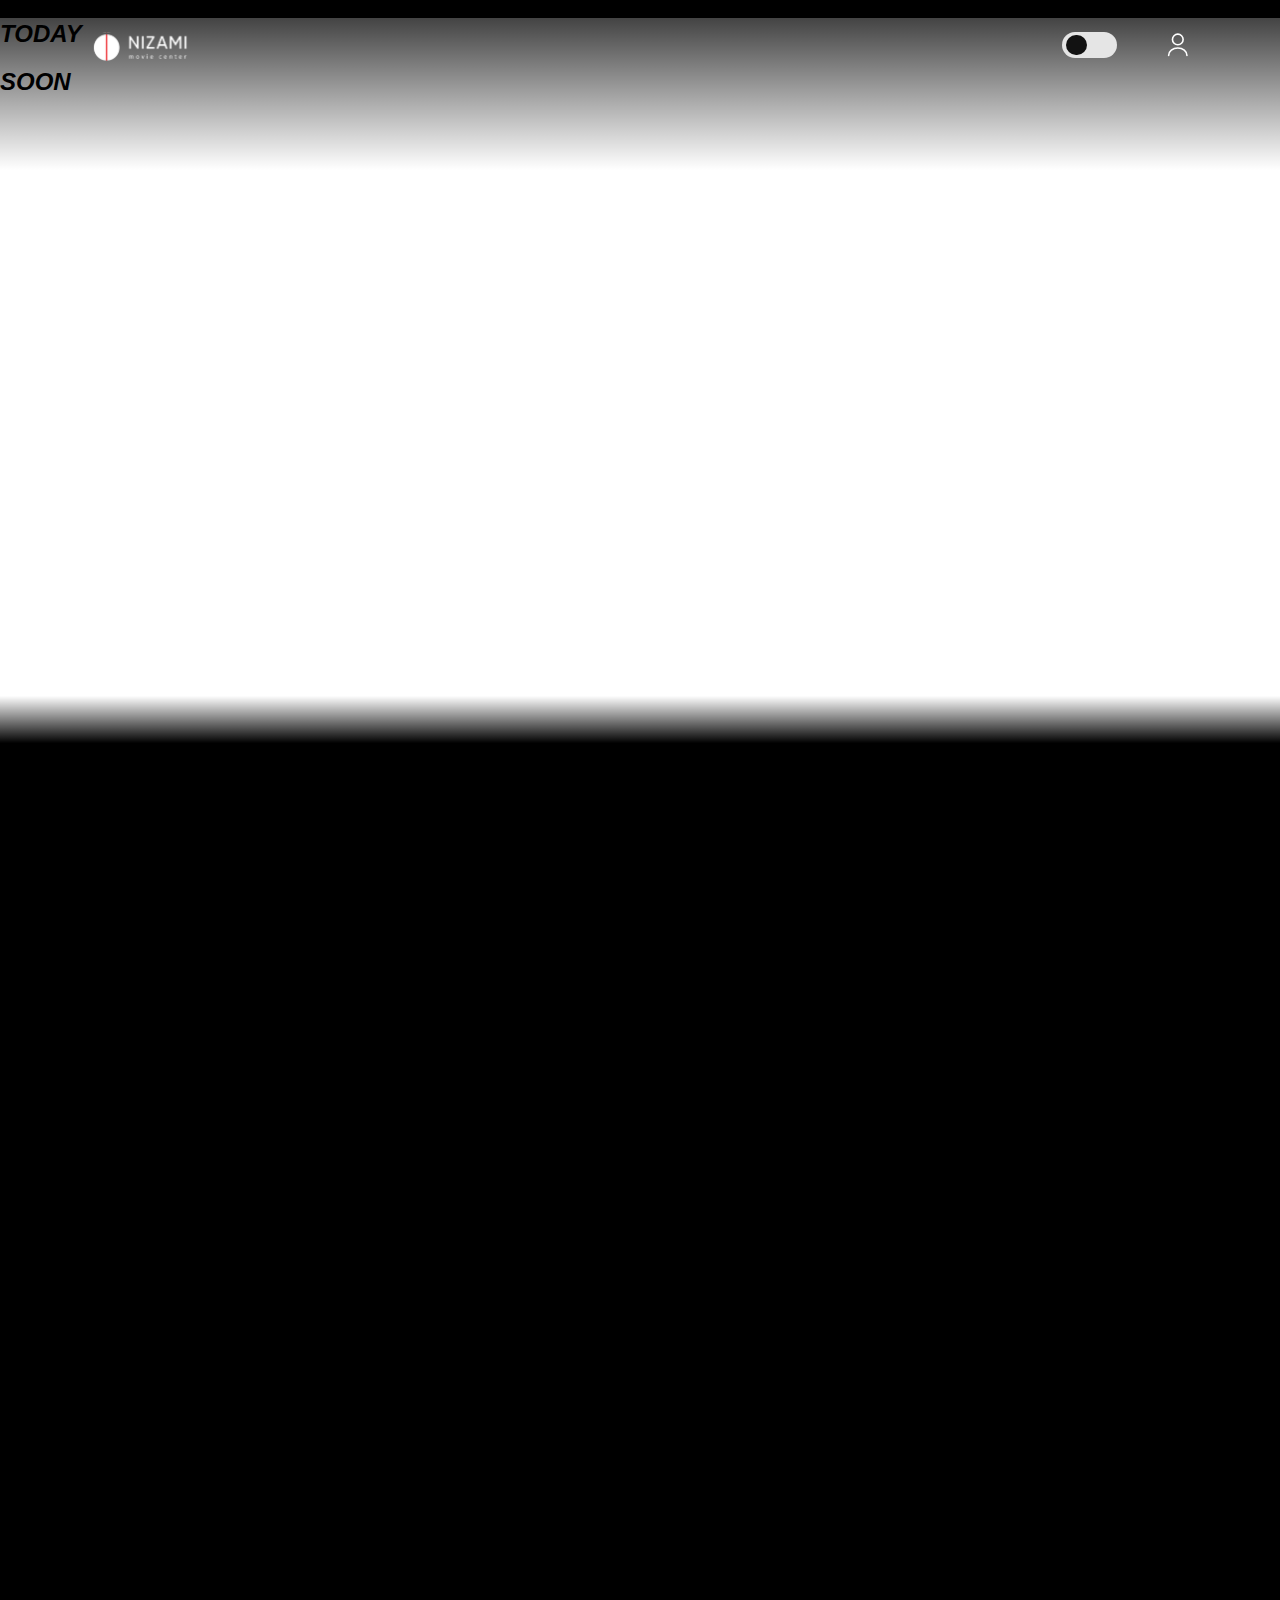
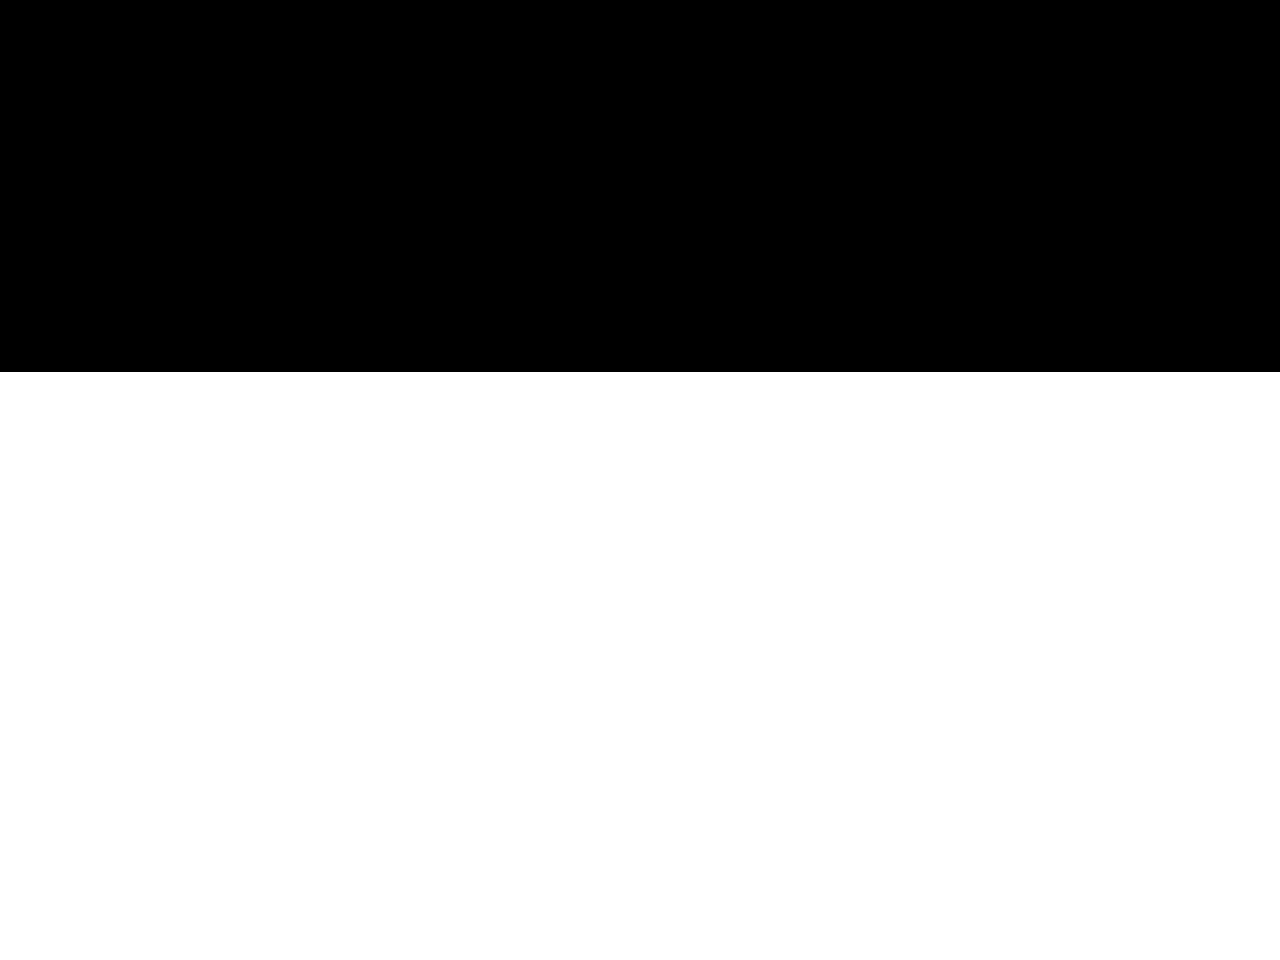
==== index.html @ 3c88dcd1 "feat: :art: Agregar estructura" ====
<!DOCTYPE html>
<html lang="en">
<head>
    <meta charset="UTF-8">
    <meta name="viewport" content="width=device-width, initial-scale=1.0">
    <title>Document</title>
    <link rel="stylesheet" href="./css/style.css">
</head>
<body>
    <header>
        <div class="contain">  
            <div class="column-1">
                <svg style="width: 8vi;" xmlns="http://www.w3.org/2000/svg" xmlns:xlink="http://www.w3.org/1999/xlink" viewBox="0 0 133 38" fill="none">
                        <rect y="0.5" width="133" height="37" fill="url(#pattern0)"/>
                        <defs>
                        <pattern id="pattern0" patternContentUnits="objectBoundingBox" width="1" height="1">
                        <use xlink:href="#image0_503_18940" transform="matrix(0.00116567 0 0 0.00428207 0.03781 0.0408163)"/>
                        </pattern>
                        <image id="image0_503_18940" width="793" height="224" xlink:href="[data-uri]"/>
                        </defs>
                </svg>
            </div>
        
            <div class="column-2">
                <div class="contain-2">
                    <label class="column-3 switch">
                        <input id="switch" type="checkbox">
                        <span class="slider"></span>
                    </label><!--SWITCH-->
                    <div class="column-4">
                        <svg style="width: 2vi;" viewBox="0 0 24 24" fill="none" xmlns="http://www.w3.org/2000/svg"><g id="SVGRepo_bgCarrier" stroke-width="0"></g><g id="SVGRepo_tracerCarrier" stroke-linecap="round" stroke-linejoin="round"></g><g id="SVGRepo_iconCarrier"> <path d="M12 12C14.7614 12 17 9.76142 17 7C17 4.23858 14.7614 2 12 2C9.23858 2 7 4.23858 7 7C7 9.76142 9.23858 12 12 12Z" stroke="#ffffff" stroke-width="1.5" stroke-linecap="round" stroke-linejoin="round"></path> <path d="M20.5899 22C20.5899 18.13 16.7399 15 11.9999 15C7.25991 15 3.40991 18.13 3.40991 22" stroke="#ffffff" stroke-width="1.5" stroke-linecap="round" stroke-linejoin="round"></path> </g></svg>
                    </div>
                </div>
            </div>
                
        
        </div>
    </header>
    <div style="width: 100%; position: absolute;">
        <div class="bgr" id="bgr-img">
            <img src="https://nizami-movie-center.vercel.app/_next/image?url=https%3A%2F%2Fcdn.sanity.io%2Fimages%2Feglumoo6%2Fproduction%2Fb7835b79f2ede9c604200b2b1801eaf2cc6dd21c-1512x773.png%3Fauto%3Dformat&w=1920&q=75" alt="" srcset="">
            
        </div>
        <div class="today-soon">
            <div class="today">
                <div class="line"></div><h2><i>TODAY</i></h2>
            </div>
            <div class="soon">
                <h2><i>SOON</i></h2>
            </div>
        </div>
        <div class="info-page">
            <div class="movie">

            </div>
        </div>
        <div class="information" id="information">

        </div>
        
        <footer>
        
        </footer>
    </div>
    

</body>
<script src="./js/script.js"></script>
</html>
---- css/style.css ----
@import url('https://fonts.googleapis.com/css2?family=Ubuntu+Sans:ital,wght@0,100..800;1,100..800&display=swap');

html{
  font-family: "Ubuntu Sans", sans-serif;
  display: flex;
  justify-content: center;
  width: 100%;
  margin: 0%;
  padding: 0%;
  height: 200vi;
}
.dark-mode{
  background-color: #000000;
  color: #ffffff;
}

.bgr{
  z-index: -1;
  position: absolute;
  width: 100%;
  background-color: #000000;
}
.bgr img{
  width: 100%;
  opacity: 70%;
  z-index: 1;
}
body{
  z-index: 2;
  display: flex;
  width: 100%;
  margin: 0%;
  padding: 0%;
  justify-content: center;
  height: 200vi;
}
header{
  z-index: 30;
  display: flex;
  justify-content: center;
  background: linear-gradient(#000000d2,#00000000);
  width: 100%;
  margin: 0;
  padding: 2.5vi 7vi 0vi 7vi;
  height: 10.813vi;
}
.contain{
  width: 100%;
  position: relative;
  justify-content: space-between;
  display: grid;
  column-gap: 0vi;
  column-span: 3;
  grid-row: 1;
  gap: 1vi;
  height: 3vi;
  margin: 0;
  padding: 0;
}

.column-1{
    grid-column-start: 1;
    width: 9vi;
}
.column-2{
  width: 10vi;
  grid-column-start: 2;
}

.contain-2{
  justify-content: space-between;
  display: grid;
  column-gap: 0vi;
  column-span: 2;
  grid-row: 1;
  gap: 0.5vi;
  margin: 0;
  padding: 0%;
}

.column-3{
    grid-column-start: 1;
}
.column-4{
    grid-column-start: 2;
}

/*LIGHT AND DARK SWITCH*/
.switch {
  position: relative;
  display: inline-block;
  width: 4.3vi;
  height: 2vi;
}
.switch input { 
  opacity: 0;
  width: 0;
  height: 0;
}
.slider {
  position: absolute;
  cursor: pointer;
  top: 0;
  left: 0;
  right: 0;
  bottom: 0;
  background-color: #E5E5E5;
  -webkit-transition: .4s;
  transition: .4s;
  border-radius: 3vi;

}
.slider:before {
  position: absolute;
  content: "";
  height: 1.6vi;
  width: 1.6vi;
  left: 0.3vi;
  bottom: 0.2vi;
  background-color: #121212;
  -webkit-transition: .4s;
  transition: .4s;
  border-radius: 3vi;

}
input:checked + .slider {
  background-color: #121212;
}
input:focus + .slider {
  box-shadow: 0 0 0.1vi #121212;
}
input:checked + .slider:before {
  -webkit-transform: translateX(2vi);
  -ms-transform: translateX(2vi);
  transform: translateX(2vi);

  background: #E5E5E5;
}
footer{
  height: 3vi;
  position: absolute;
  background: #FAFAFA;
  width: 100%;
  top: 100vi;
  z-index: 5;
}
.info-page{
  display: flex;
  height: 100vi;
  top: 45vi;
  width: 100%;
  margin: 0;
  padding: 0;
  position:relative;
  background: linear-gradient(#00000000 0.3vi, #000000 4vi) ;
  z-index: 10;
  color: #FAFAFA;
}
.information{
  position: absolute;
  width: 100%;
}
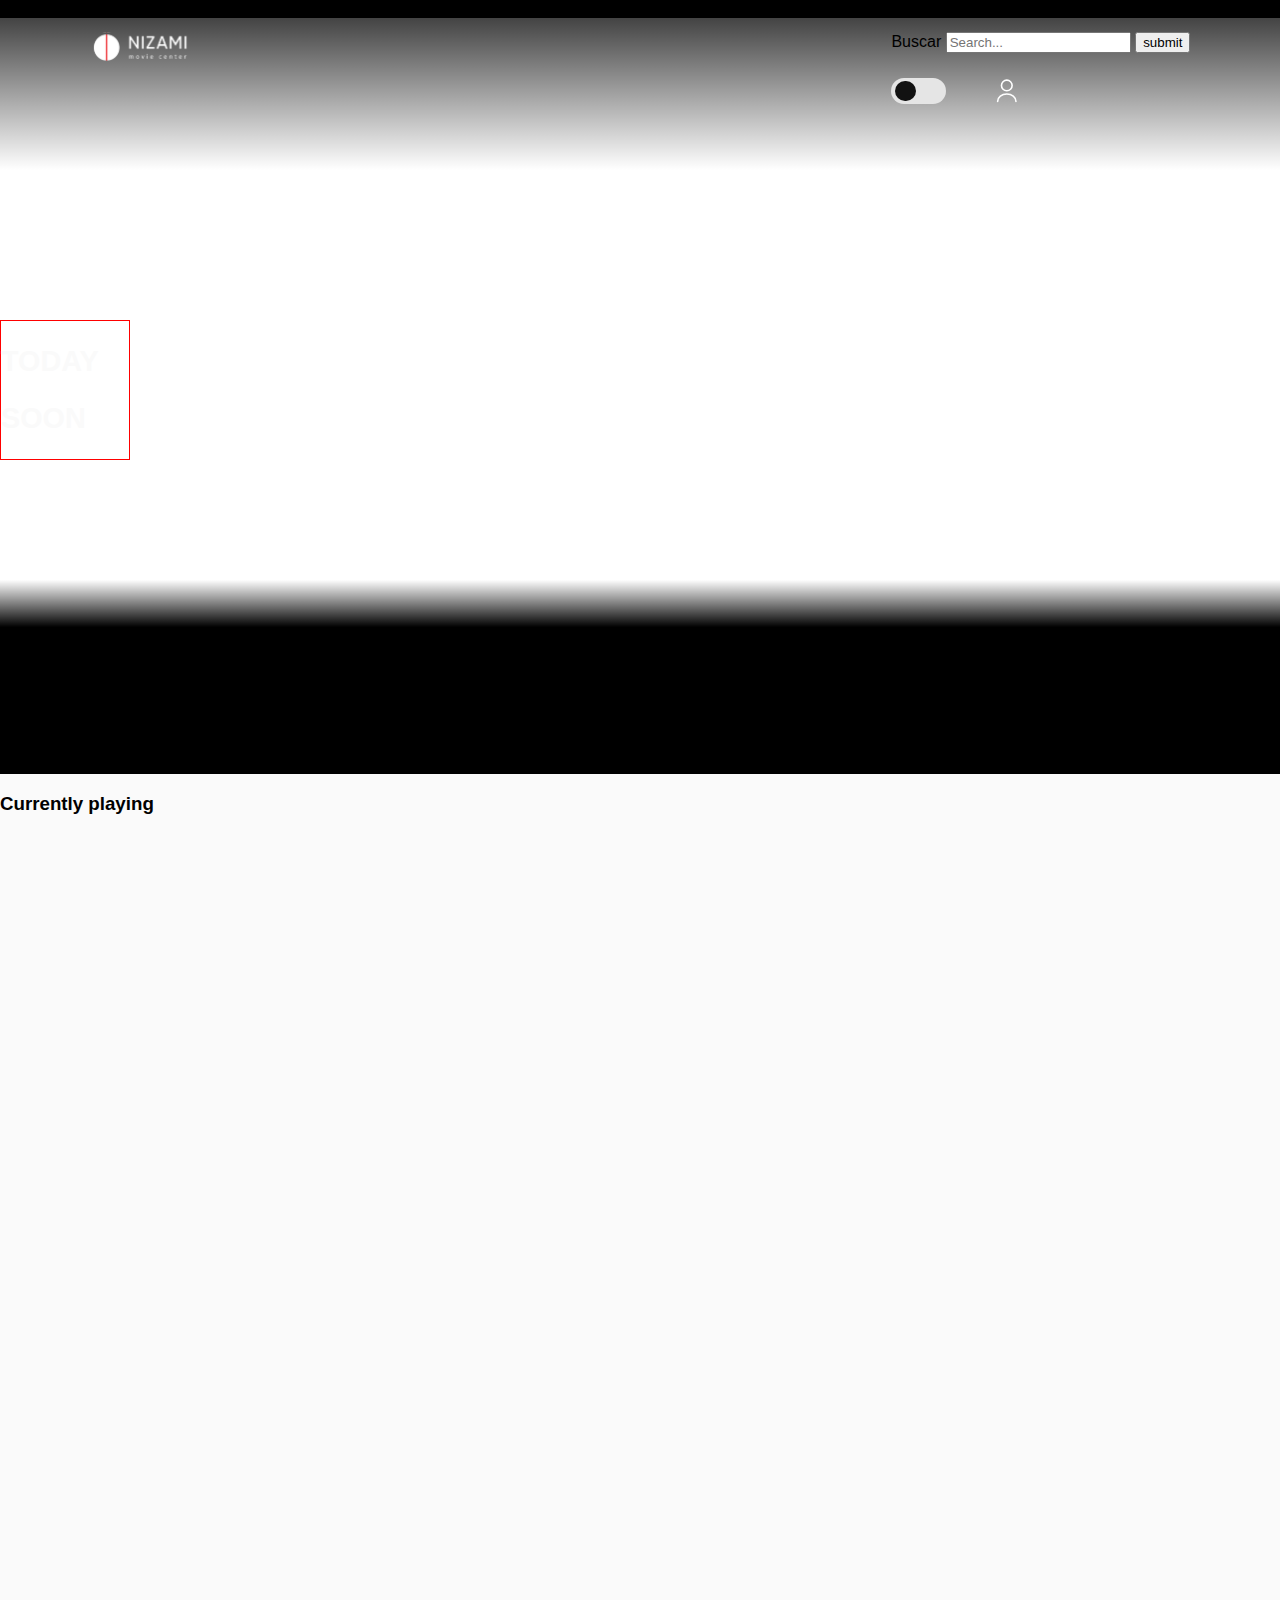
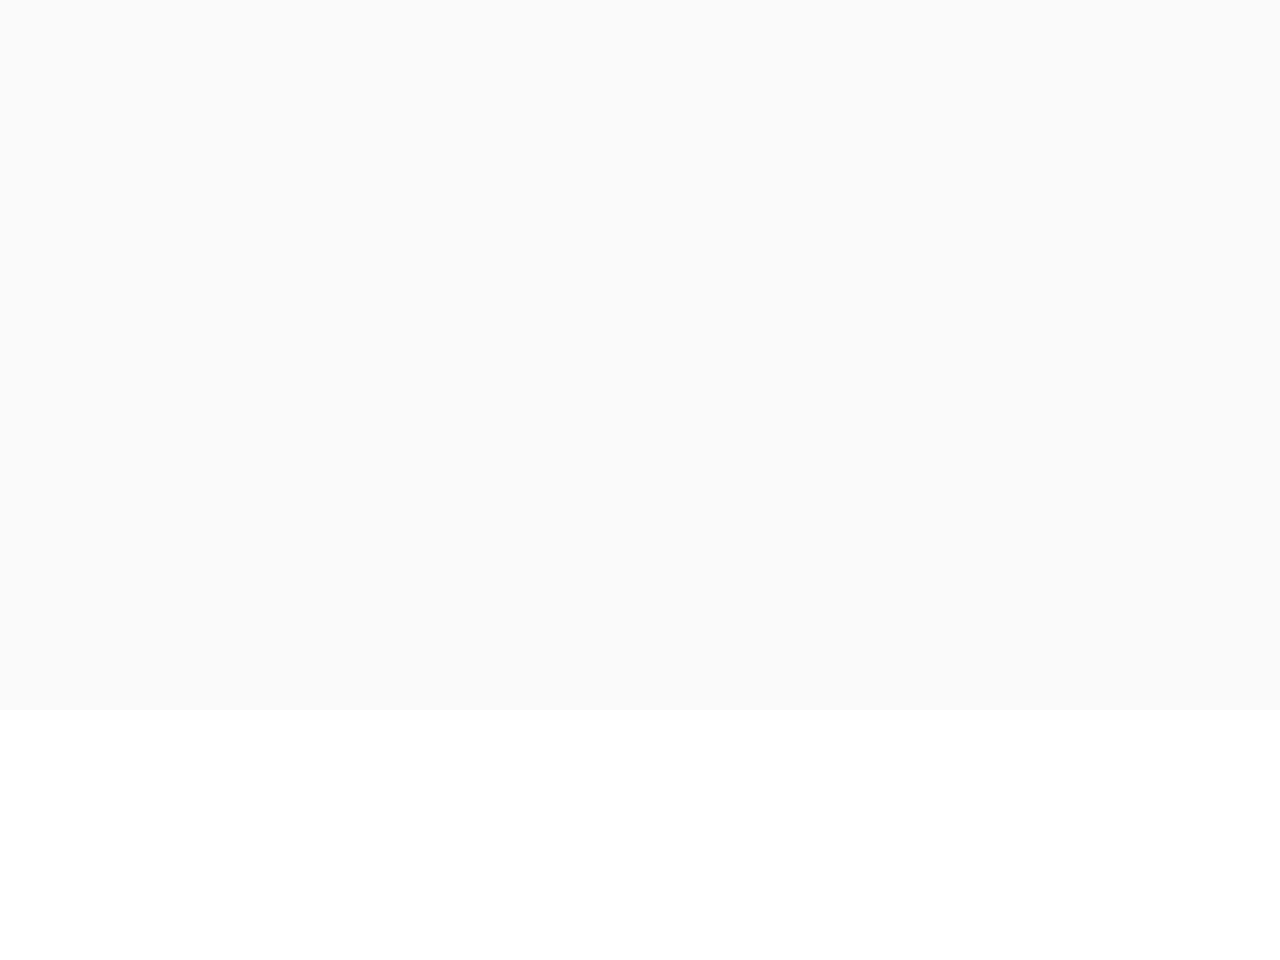
==== commit 1d5e4642: "feat: :sparkles: Agregar cambios a estructura" ====
--- a/index.html
+++ b/index.html
@@ -3,14 +3,15 @@
 <head>
     <meta charset="UTF-8">
     <meta name="viewport" content="width=device-width, initial-scale=1.0">
-    <title>Document</title>
+    <title>Nizami movie center</title>
+    <link rel="shortcut icon" href="https://nizami-movie-center.vercel.app/favicon.svg" type="image/x-icon">
     <link rel="stylesheet" href="./css/style.css">
 </head>
 <body>
     <header>
         <div class="contain">  
             <div class="column-1">
-                <svg style="width: 8vi;" xmlns="http://www.w3.org/2000/svg" xmlns:xlink="http://www.w3.org/1999/xlink" viewBox="0 0 133 38" fill="none">
+                <a href="index.html"><svg style="width: 8vi;" xmlns="http://www.w3.org/2000/svg" xmlns:xlink="http://www.w3.org/1999/xlink" viewBox="0 0 133 38" fill="none">
                         <rect y="0.5" width="133" height="37" fill="url(#pattern0)"/>
                         <defs>
                         <pattern id="pattern0" patternContentUnits="objectBoundingBox" width="1" height="1">
@@ -18,9 +19,13 @@
                         </pattern>
                         <image id="image0_503_18940" width="793" height="224" xlink:href="[data-uri]"/>
                         </defs>
-                </svg>
+                </svg></a>
             </div>
-        
+            <div class="column-1-2">
+                <label for="search_box">Buscar</label>
+                <input id="search_box" placeholder="Search..." type="text"></input>
+                <button onclick="searchMovie()">submit</button>
+            </div>
             <div class="column-2">
                 <div class="contain-2">
                     <label class="column-3 switch">
@@ -28,7 +33,7 @@
                         <span class="slider"></span>
                     </label><!--SWITCH-->
                     <div class="column-4">
-                        <svg style="width: 2vi;" viewBox="0 0 24 24" fill="none" xmlns="http://www.w3.org/2000/svg"><g id="SVGRepo_bgCarrier" stroke-width="0"></g><g id="SVGRepo_tracerCarrier" stroke-linecap="round" stroke-linejoin="round"></g><g id="SVGRepo_iconCarrier"> <path d="M12 12C14.7614 12 17 9.76142 17 7C17 4.23858 14.7614 2 12 2C9.23858 2 7 4.23858 7 7C7 9.76142 9.23858 12 12 12Z" stroke="#ffffff" stroke-width="1.5" stroke-linecap="round" stroke-linejoin="round"></path> <path d="M20.5899 22C20.5899 18.13 16.7399 15 11.9999 15C7.25991 15 3.40991 18.13 3.40991 22" stroke="#ffffff" stroke-width="1.5" stroke-linecap="round" stroke-linejoin="round"></path> </g></svg>
+                        <svg style="width: 2vi; cursor:pointer" viewBox="0 0 24 24" fill="none" xmlns="http://www.w3.org/2000/svg"><g id="SVGRepo_bgCarrier" stroke-width="0"></g><g id="SVGRepo_tracerCarrier" stroke-linecap="round" stroke-linejoin="round"></g><g id="SVGRepo_iconCarrier"> <path d="M12 12C14.7614 12 17 9.76142 17 7C17 4.23858 14.7614 2 12 2C9.23858 2 7 4.23858 7 7C7 9.76142 9.23858 12 12 12Z" stroke="#ffffff" stroke-width="1.5" stroke-linecap="round" stroke-linejoin="round"></path> <path d="M20.5899 22C20.5899 18.13 16.7399 15 11.9999 15C7.25991 15 3.40991 18.13 3.40991 22" stroke="#ffffff" stroke-width="1.5" stroke-linecap="round" stroke-linejoin="round"></path> </g></svg>
                     </div>
                 </div>
             </div>
@@ -39,14 +44,15 @@
     <div style="width: 100%; position: absolute;">
         <div class="bgr" id="bgr-img">
             <img src="https://nizami-movie-center.vercel.app/_next/image?url=https%3A%2F%2Fcdn.sanity.io%2Fimages%2Feglumoo6%2Fproduction%2Fb7835b79f2ede9c604200b2b1801eaf2cc6dd21c-1512x773.png%3Fauto%3Dformat&w=1920&q=75" alt="" srcset="">
-            
         </div>
         <div class="today-soon">
             <div class="today">
-                <div class="line"></div><h2><i>TODAY</i></h2>
+                <div class="line1"></div>
+                <h2>TODAY</h2>
             </div>
             <div class="soon">
-                <h2><i>SOON</i></h2>
+                <div class="line"></div>
+                <h2>SOON</h2>
             </div>
         </div>
         <div class="info-page">
@@ -55,7 +61,10 @@
             </div>
         </div>
         <div class="information" id="information">
-
+            <div class="currently-playing">
+                <h3>Currently playing</h3>
+                
+            </div>
         </div>
         
         <footer>
--- a/css/style.css
+++ b/css/style.css
@@ -56,8 +56,14 @@
   height: 3vi;
   margin: 0;
   padding: 0;
+  animation: appear 1.5s 0s;
 }
-
+@keyframes appear {
+  0%{
+    transform: translateY(-2vi);
+    opacity: 0;
+  }
+}
 .column-1{
     grid-column-start: 1;
     width: 9vi;
@@ -125,6 +131,7 @@
 }
 input:checked + .slider {
   background-color: #121212;
+  
 }
 input:focus + .slider {
   box-shadow: 0 0 0.1vi #121212;
@@ -157,6 +164,20 @@
   color: #FAFAFA;
 }
 .information{
+  z-index: 20;
+  height: 120vi;
+  top: 60.5vi;
   position: absolute;
   width: 100%;
-}+  background-color: #FAFAFA;
+}
+
+.today-soon{
+  font-size: 1.5vi;
+  color: #FAFAFA;
+  position: absolute;
+  top: 25vi;
+  z-index: 30;
+  border: 0.1vi solid red;
+  width: 10vi;
+}
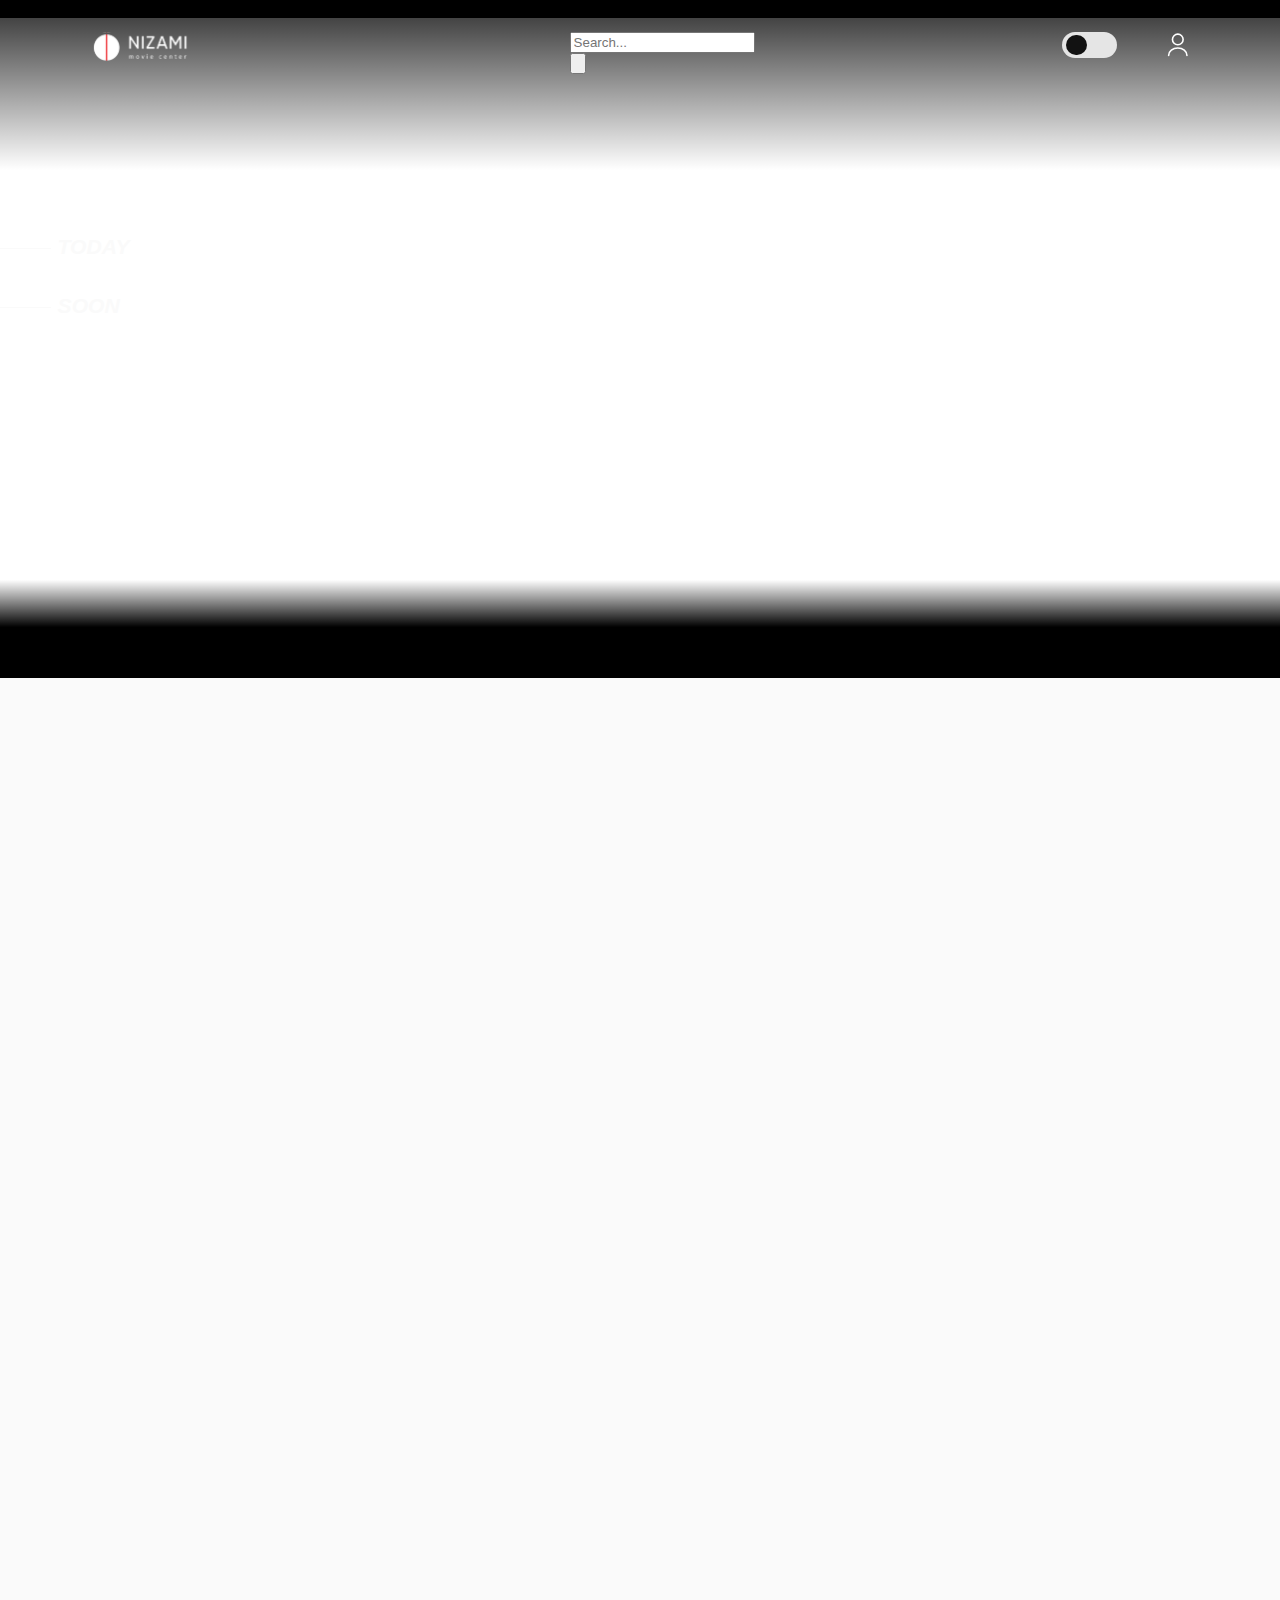
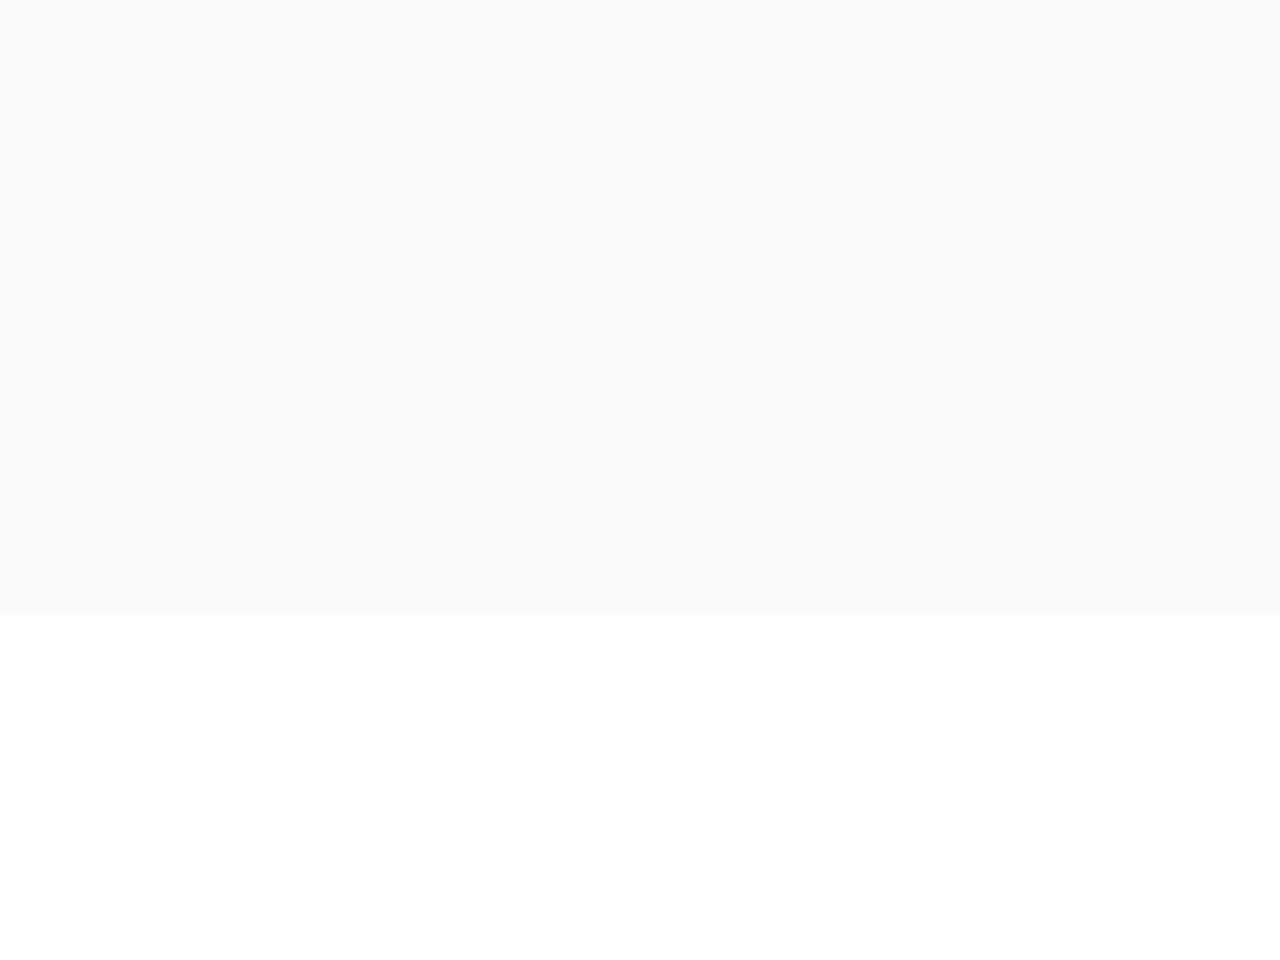
==== commit a1d5acf9: "feat: :art: Arreglos de estructura y cambios para barra de búsqueda" ====
--- a/index.html
+++ b/index.html
@@ -21,11 +21,13 @@
                         </defs>
                 </svg></a>
             </div>
-            <div class="column-1-2">
-                <label for="search_box">Buscar</label>
+            <form action="#" id="searchmovies" class="column-1-2">
                 <input id="search_box" placeholder="Search..." type="text"></input>
-                <button onclick="searchMovie()">submit</button>
-            </div>
+                <button type="submit" class="search">
+                    <svg class="search" onclick="searchMovie()" viewBox="0 0 24 24" fill="none" xmlns="http://www.w3.org/2000/svg"><g id="SVGRepo_bgCarrier" stroke-width="0"></g><g id="SVGRepo_tracerCarrier" stroke-linecap="round" stroke-linejoin="round"></g><g id="SVGRepo_iconCarrier"> <path d="M15.7955 15.8111L21 21M18 10.5C18 14.6421 14.6421 18 10.5 18C6.35786 18 3 14.6421 3 10.5C3 6.35786 6.35786 3 10.5 3C14.6421 3 18 6.35786 18 10.5Z" stroke="#ffffff" stroke-width="2" stroke-linecap="round" stroke-linejoin="round"></path> </g></svg>
+
+                </button>
+            </form>
             <div class="column-2">
                 <div class="contain-2">
                     <label class="column-3 switch">
@@ -37,8 +39,6 @@
                     </div>
                 </div>
             </div>
-                
-        
         </div>
     </header>
     <div style="width: 100%; position: absolute;">
@@ -61,10 +61,7 @@
             </div>
         </div>
         <div class="information" id="information">
-            <div class="currently-playing">
-                <h3>Currently playing</h3>
-                
-            </div>
+            
         </div>
         
         <footer>
--- a/css/style.css
+++ b/css/style.css
@@ -1,5 +1,4 @@
 @import url('https://fonts.googleapis.com/css2?family=Ubuntu+Sans:ital,wght@0,100..800;1,100..800&display=swap');
-
 html{
   font-family: "Ubuntu Sans", sans-serif;
   display: flex;
@@ -9,11 +8,6 @@
   padding: 0%;
   height: 200vi;
 }
-.dark-mode{
-  background-color: #000000;
-  color: #ffffff;
-}
-
 .bgr{
   z-index: -1;
   position: absolute;
@@ -56,21 +50,24 @@
   height: 3vi;
   margin: 0;
   padding: 0;
-  animation: appear 1.5s 0s;
+  animation: appear 1.3s 0s;
 }
 @keyframes appear {
   0%{
     transform: translateY(-2vi);
-    opacity: 0;
-  }
+    opacity: 0;  }
 }
 .column-1{
     grid-column-start: 1;
     width: 9vi;
 }
+.column-1-2{
+  width: 10vi;
+  grid-column-start: 2;
+}
 .column-2{
   width: 10vi;
-  grid-column-start: 2;
+  grid-column-start: 3;
 }
 
 .contain-2{
@@ -83,7 +80,6 @@
   margin: 0;
   padding: 0%;
 }
-
 .column-3{
     grid-column-start: 1;
 }
@@ -114,7 +110,6 @@
   -webkit-transition: .4s;
   transition: .4s;
   border-radius: 3vi;
-
 }
 .slider:before {
   position: absolute;
@@ -127,11 +122,9 @@
   -webkit-transition: .4s;
   transition: .4s;
   border-radius: 3vi;
-
 }
 input:checked + .slider {
   background-color: #121212;
-  
 }
 input:focus + .slider {
   box-shadow: 0 0 0.1vi #121212;
@@ -140,9 +133,10 @@
   -webkit-transform: translateX(2vi);
   -ms-transform: translateX(2vi);
   transform: translateX(2vi);
-
   background: #E5E5E5;
 }
+/*==========================*/
+
 footer{
   height: 3vi;
   position: absolute;
@@ -164,20 +158,105 @@
   color: #FAFAFA;
 }
 .information{
+  display: flex;
+  justify-content: center;
   z-index: 20;
   height: 120vi;
-  top: 60.5vi;
+  top: 53vi;
   position: absolute;
   width: 100%;
   background-color: #FAFAFA;
 }
 
 .today-soon{
-  font-size: 1.5vi;
+  font-weight: 100;
+  animation: appearL 1.5s 0s;
+  font-size: 1.1vi;
   color: #FAFAFA;
   position: absolute;
-  top: 25vi;
+  top: 17vi;
   z-index: 30;
-  border: 0.1vi solid red;
-  width: 10vi;
-}
+  width: 20vi;
+  font-style: italic;
+}
+@keyframes appearL {
+  0%{
+    opacity: 0;
+    transform: translateX(-4vi);
+  }
+  40%{
+    opacity: 0;
+    transform: translateX(-4vi);
+  }
+  100%{
+    opacity: 100%;
+  }
+}
+.line{
+  margin-top: 1.4vi;
+  margin-right: 0.5vi;
+  margin-left: -7vi;
+  grid-column-start: 1;
+  height: 1vi;
+  width: 11vi;
+  border-bottom: 0.1vi solid #fafafa;
+}
+.today{
+  display: grid;
+  position: relative;
+  justify-content:start;
+  width: 20vi;
+  column-span: 2;
+}
+.soon{
+  display: grid;
+  position: relative;
+  justify-content:start;
+  width: 20vi;
+  column-span: 2;
+}
+.line1{
+  margin-top: 1.4vi;
+  margin-right: 0.5vi;
+  margin-left: -7vi;
+  grid-column-start: 1;
+  height: 1vi;
+  width: 11vi;
+  border-bottom: 0.1vi solid #fafafa;
+}
+.today h2{
+  grid-column-start: 2;
+}
+.soon h2{
+  grid-column-start: 2;
+}
+.today:hover{
+  animation: slideL 0.6s;
+  transform: translateX(2.5em);
+  font-size: 1.2vi;
+}
+.soon:hover{
+  animation: slideL 0.6s;
+  transform: translateX(2.5em);
+  font-size: 1.2vi;
+
+}
+@keyframes slideL {
+  0%{
+    transform: translateX(0em);
+    font-size: 1.2vi;
+
+  }
+  100%{
+    transform: translateX(2.5em);
+    font-size: 1.2vi;
+    
+  }
+}
+
+.currently-playing{
+  top: 3vi;
+  position: relative;
+  width: 90%;
+  border: 0.1vi solid #ff0000;
+}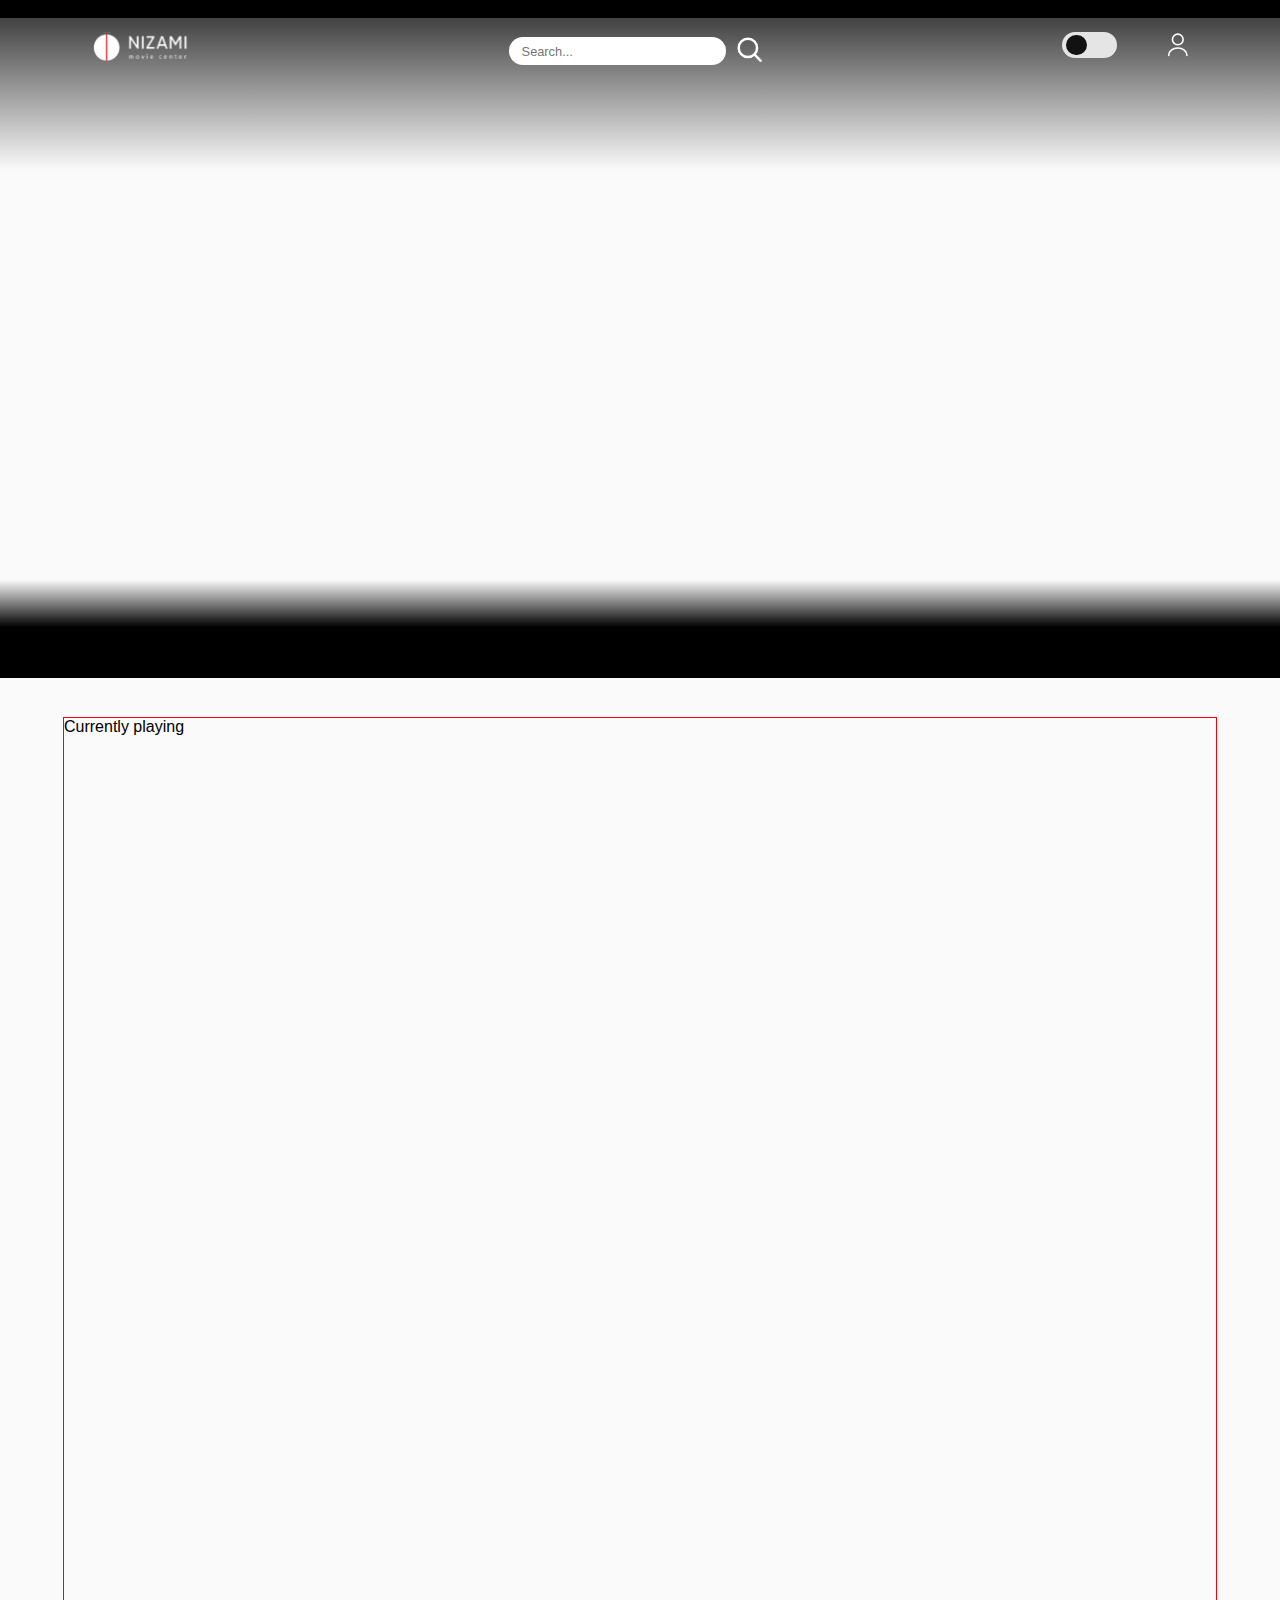
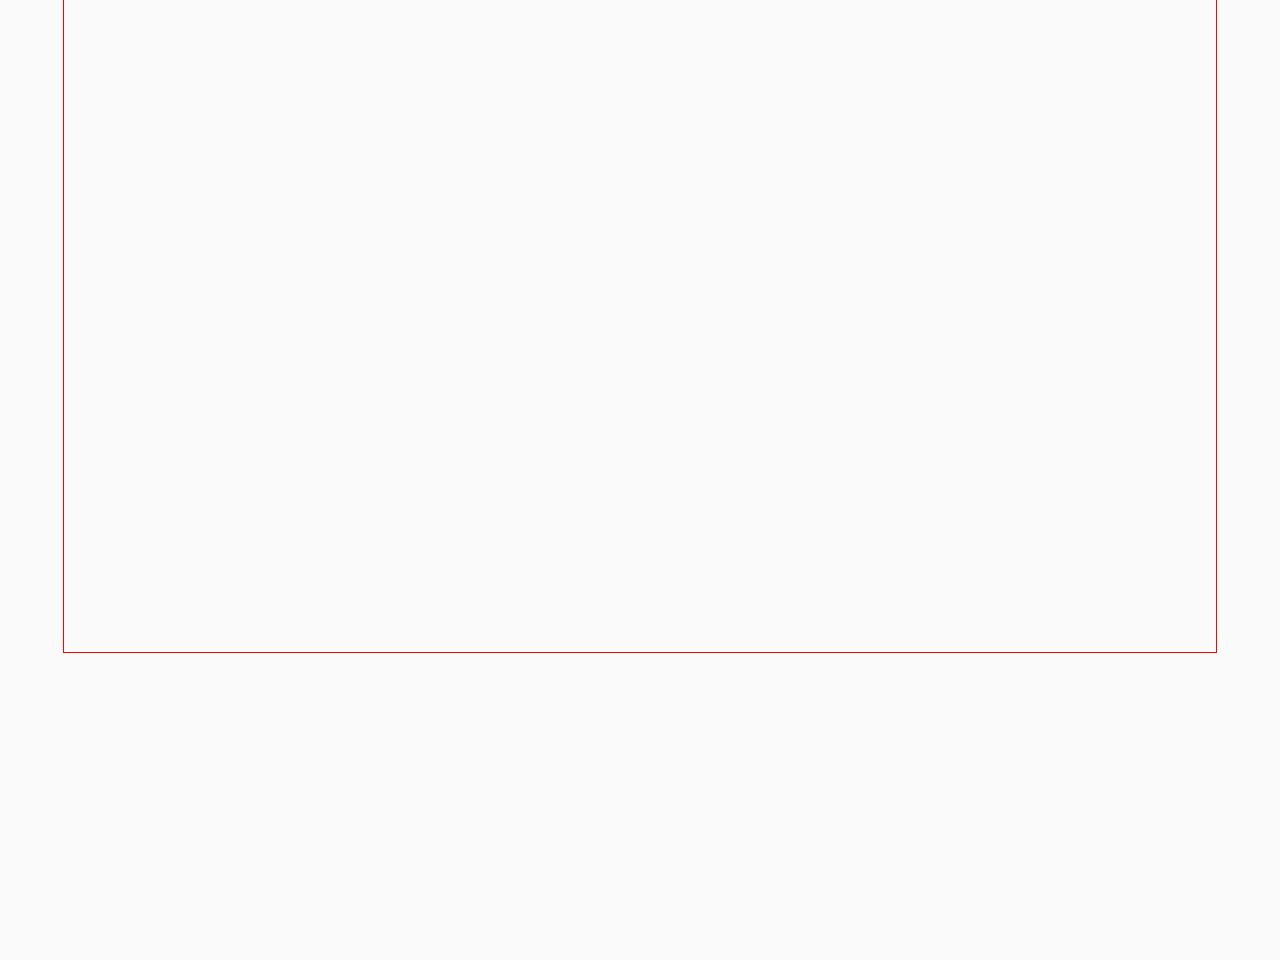
==== commit b21b84a7: "feat: :art: Cambios de estructura" ====
--- a/index.html
+++ b/index.html
@@ -61,7 +61,9 @@
             </div>
         </div>
         <div class="information" id="information">
-            
+            <div class="currently-playing" id="currently">
+                Currently playing
+            </div>
         </div>
         
         <footer>
--- a/css/style.css
+++ b/css/style.css
@@ -7,6 +7,29 @@
   margin: 0%;
   padding: 0%;
   height: 200vi;
+  background-color: #FAFAFA;
+}
+@keyframes toDark {
+  0%{
+    background-color: #fafafa;
+    color: #121212;
+  }
+  100%{
+    background-color: #121212;
+    color: #fafafa;
+
+  }
+}
+@keyframes toLight {
+  0%{
+    background-color: #121212;
+    color: #fafafa;
+  }
+  100%{
+    background-color: #fafafa;
+    color: #121212;
+
+  }
 }
 .bgr{
   z-index: -1;
@@ -62,7 +85,11 @@
     width: 9vi;
 }
 .column-1-2{
-  width: 10vi;
+  height: 3vi;
+  display: flex;
+  justify-content: center;
+  align-items: center;
+  width: 20vi;
   grid-column-start: 2;
 }
 .column-2{
@@ -155,7 +182,7 @@
   position:relative;
   background: linear-gradient(#00000000 0.3vi, #000000 4vi) ;
   z-index: 10;
-  color: #FAFAFA;
+  color: #121212;
 }
 .information{
   display: flex;
@@ -178,6 +205,7 @@
   z-index: 30;
   width: 20vi;
   font-style: italic;
+  row-gap: 1vi;
 }
 @keyframes appearL {
   0%{
@@ -259,4 +287,22 @@
   position: relative;
   width: 90%;
   border: 0.1vi solid #ff0000;
+}
+
+.search{
+  width: 2.3vi;
+  cursor: pointer;
+
+}
+form button{
+  background-color: transparent;
+  border: none;
+  margin-left: 0.2vi;
+}
+input{
+  width: 15vi;
+  padding: 0.5vi 1vi;
+  border-radius: 3vi;
+  border: transparent;
+  font-size: 1vi;
 }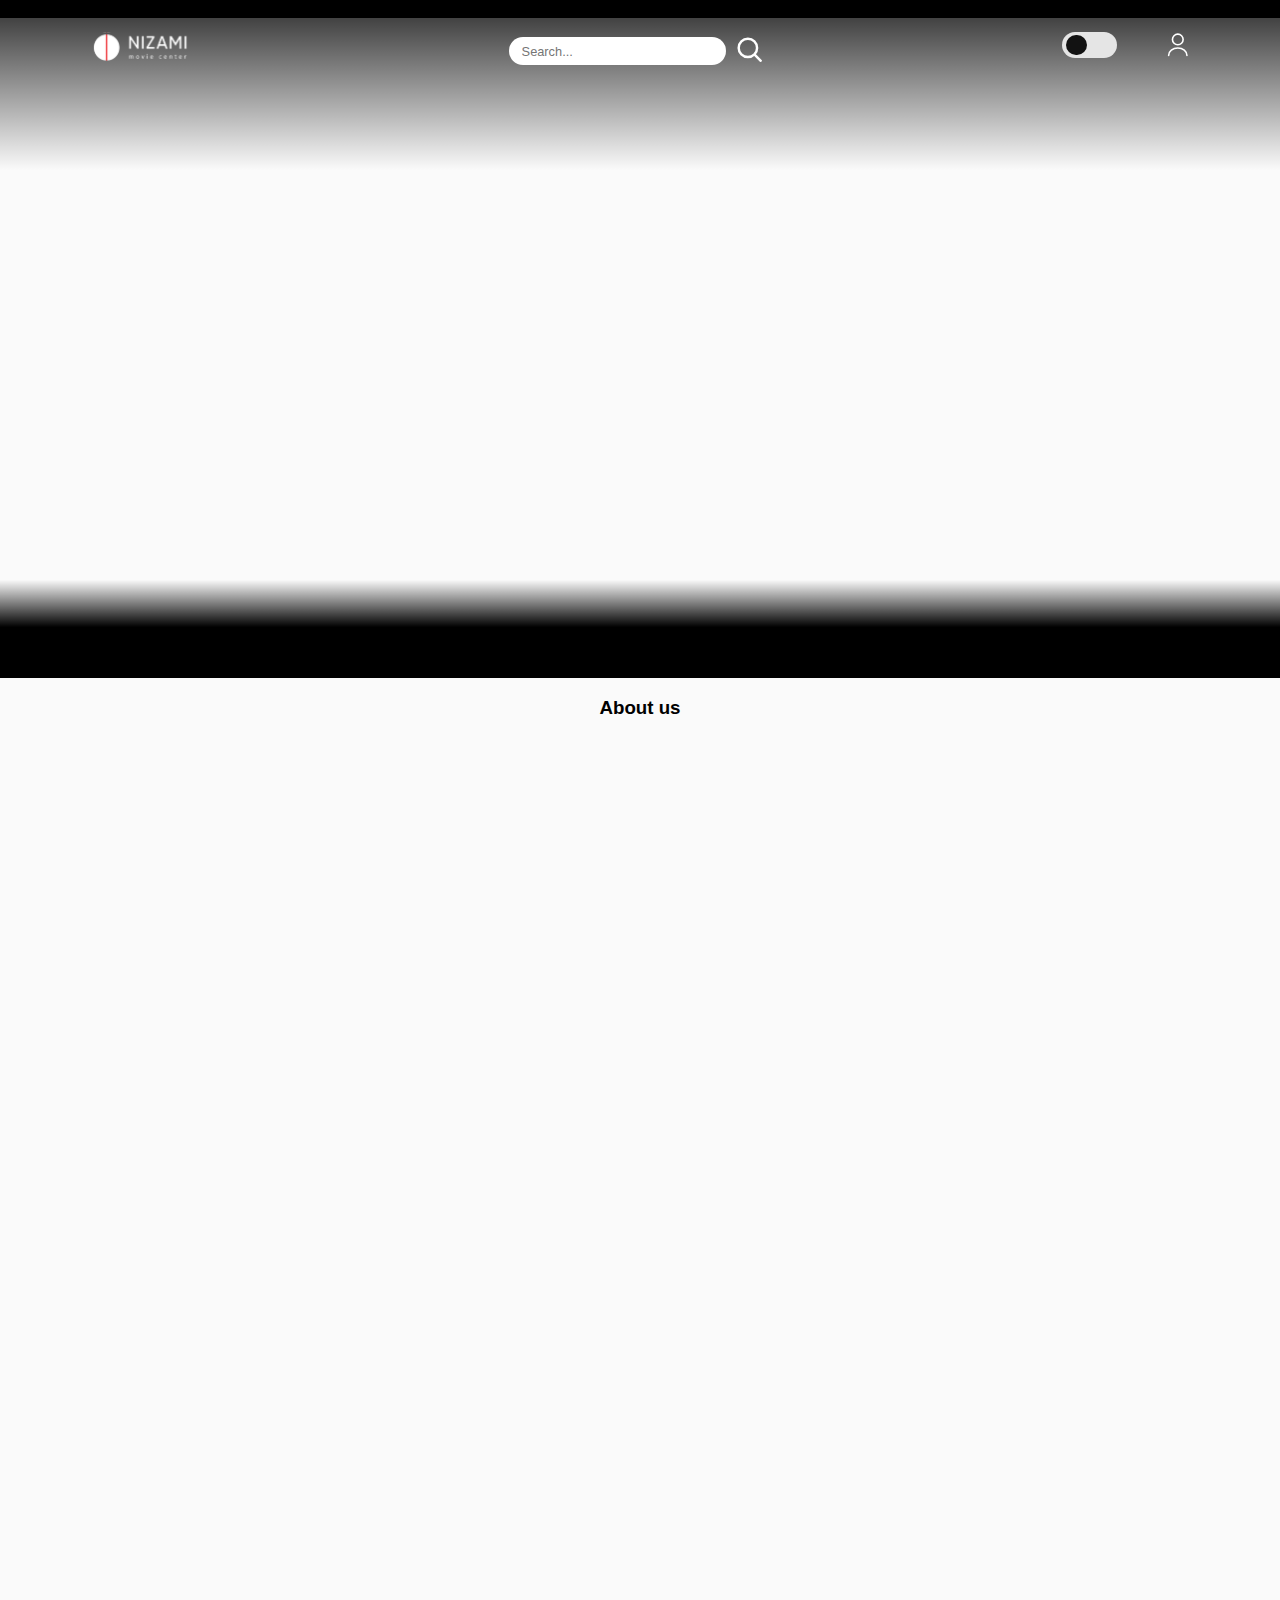
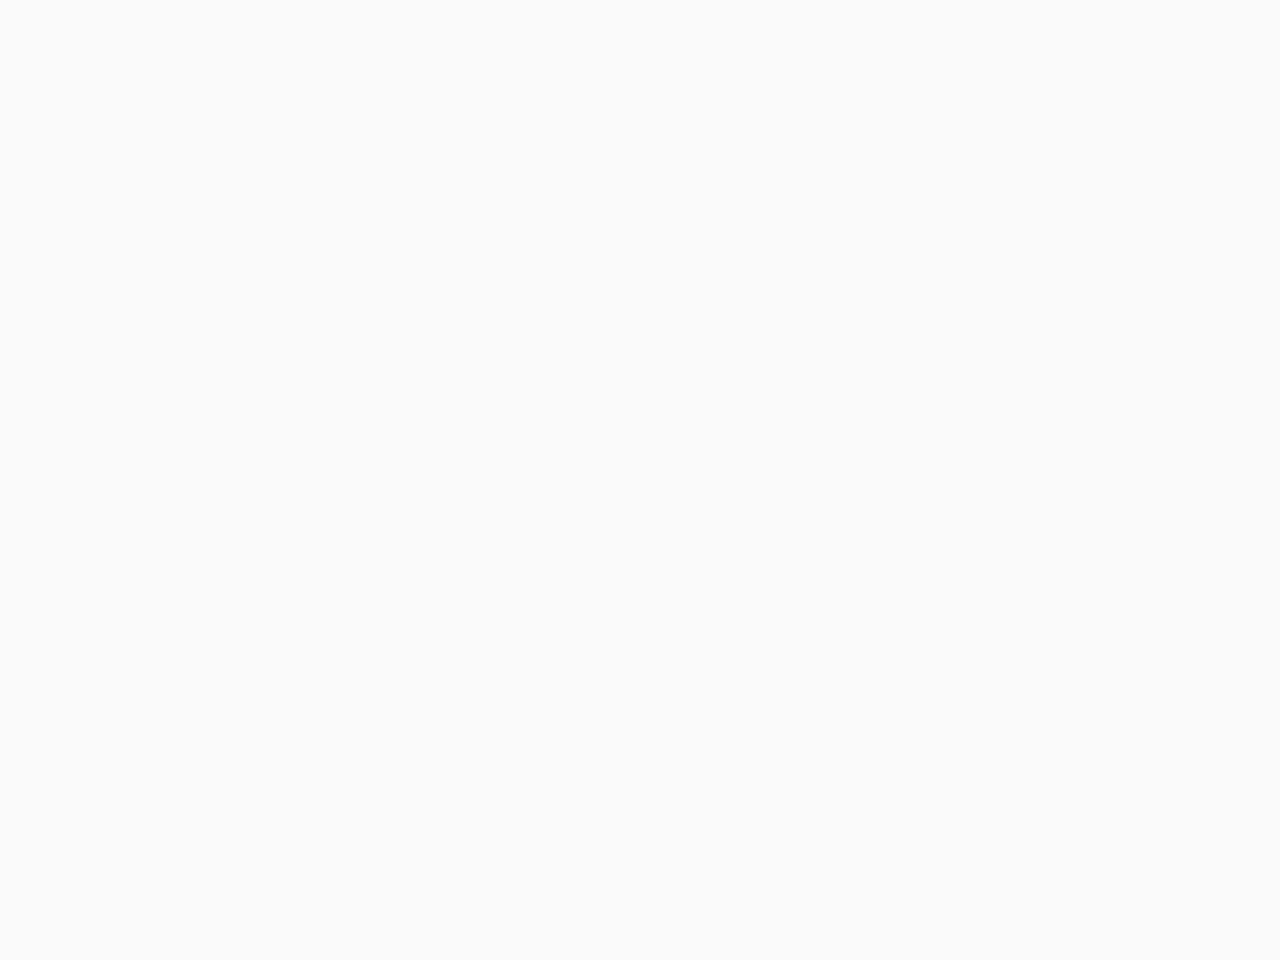
==== commit 31de2300: "feat: :art: Agregar estructura para películas" ====
--- a/index.html
+++ b/index.html
@@ -43,7 +43,7 @@
     </header>
     <div style="width: 100%; position: absolute;">
         <div class="bgr" id="bgr-img">
-            <img src="https://nizami-movie-center.vercel.app/_next/image?url=https%3A%2F%2Fcdn.sanity.io%2Fimages%2Feglumoo6%2Fproduction%2Fb7835b79f2ede9c604200b2b1801eaf2cc6dd21c-1512x773.png%3Fauto%3Dformat&w=1920&q=75" alt="" srcset="">
+            <img id="bgr_is_movie" src="https://nizami-movie-center.vercel.app/_next/image?url=https%3A%2F%2Fcdn.sanity.io%2Fimages%2Feglumoo6%2Fproduction%2Fb7835b79f2ede9c604200b2b1801eaf2cc6dd21c-1512x773.png%3Fauto%3Dformat&w=1920&q=75" alt="" srcset="">
         </div>
         <div class="today-soon">
             <div class="today">
@@ -60,12 +60,69 @@
 
             </div>
         </div>
-        <div class="information" id="information">
-            <div class="currently-playing" id="currently">
-                Currently playing
+        <movies class="information" id="information">
+            <div class="movie-show" id="currently">
+                <h3>Currently playing <span>see more <img style="width: 2vi;margin-bottom: -0.7vi;" src="./storage/icons/arrow_r_b.svg"></span></h3>
+                <section class="cp-m">
+                    <div class="lionK">
+
+                    </div>
+                    <div class="viking">
+
+                    </div>
+                    <div class="what">
+
+                    </div>
+                    <div class="greys">
+
+                    </div>
+                </section>
             </div>
-        </div>
-        
+            
+        </movies>
+        <movies class="information" id="information">
+            <div class="movie-show" id="currently">
+                <h3>Coming soon <span>see more <img style="width: 2vi;margin-bottom: -0.7vi;" src="./storage/icons/arrow_r_b.svg"></span></h3>
+                <section class="cp-m">
+                    <div class="mortal">
+
+                    </div>
+                    <div class="bliss">
+
+                    </div>
+                    <div class="rain">
+
+                    </div>
+                    <div class="slavery">
+
+                    </div>
+                </section>
+            </div>
+        </movies>
+        <movies class="information" id="information">
+            <div class="movie-show" id="">
+                <h3>Pearls of Azerbaijani cinema</h3>
+                <section class="cp-m">
+                    
+                </section>
+            </div>
+        </movies>
+        <movies class="information" id="information">
+            <div class="movie-show" id="">
+                <h3>About us</h3>
+                <section class="cp-m">
+                    
+                </section>
+            </div>
+        </movies>
+        <movies class="movie-show" id="information">
+            <div class="movie-show" id="">
+                <h3>Lastest news</h3>
+                <section class="cp-m">
+                    
+                </section>
+            </div>
+        </movies>
         <footer>
         
         </footer>
--- a/css/style.css
+++ b/css/style.css
@@ -305,4 +305,12 @@
   border-radius: 3vi;
   border: transparent;
   font-size: 1vi;
+}
+.src{
+  height: 40vi;
+  width: 60vi;
+  display: flex;
+  overflow: scroll;
+  justify-content:space-around;
+
 }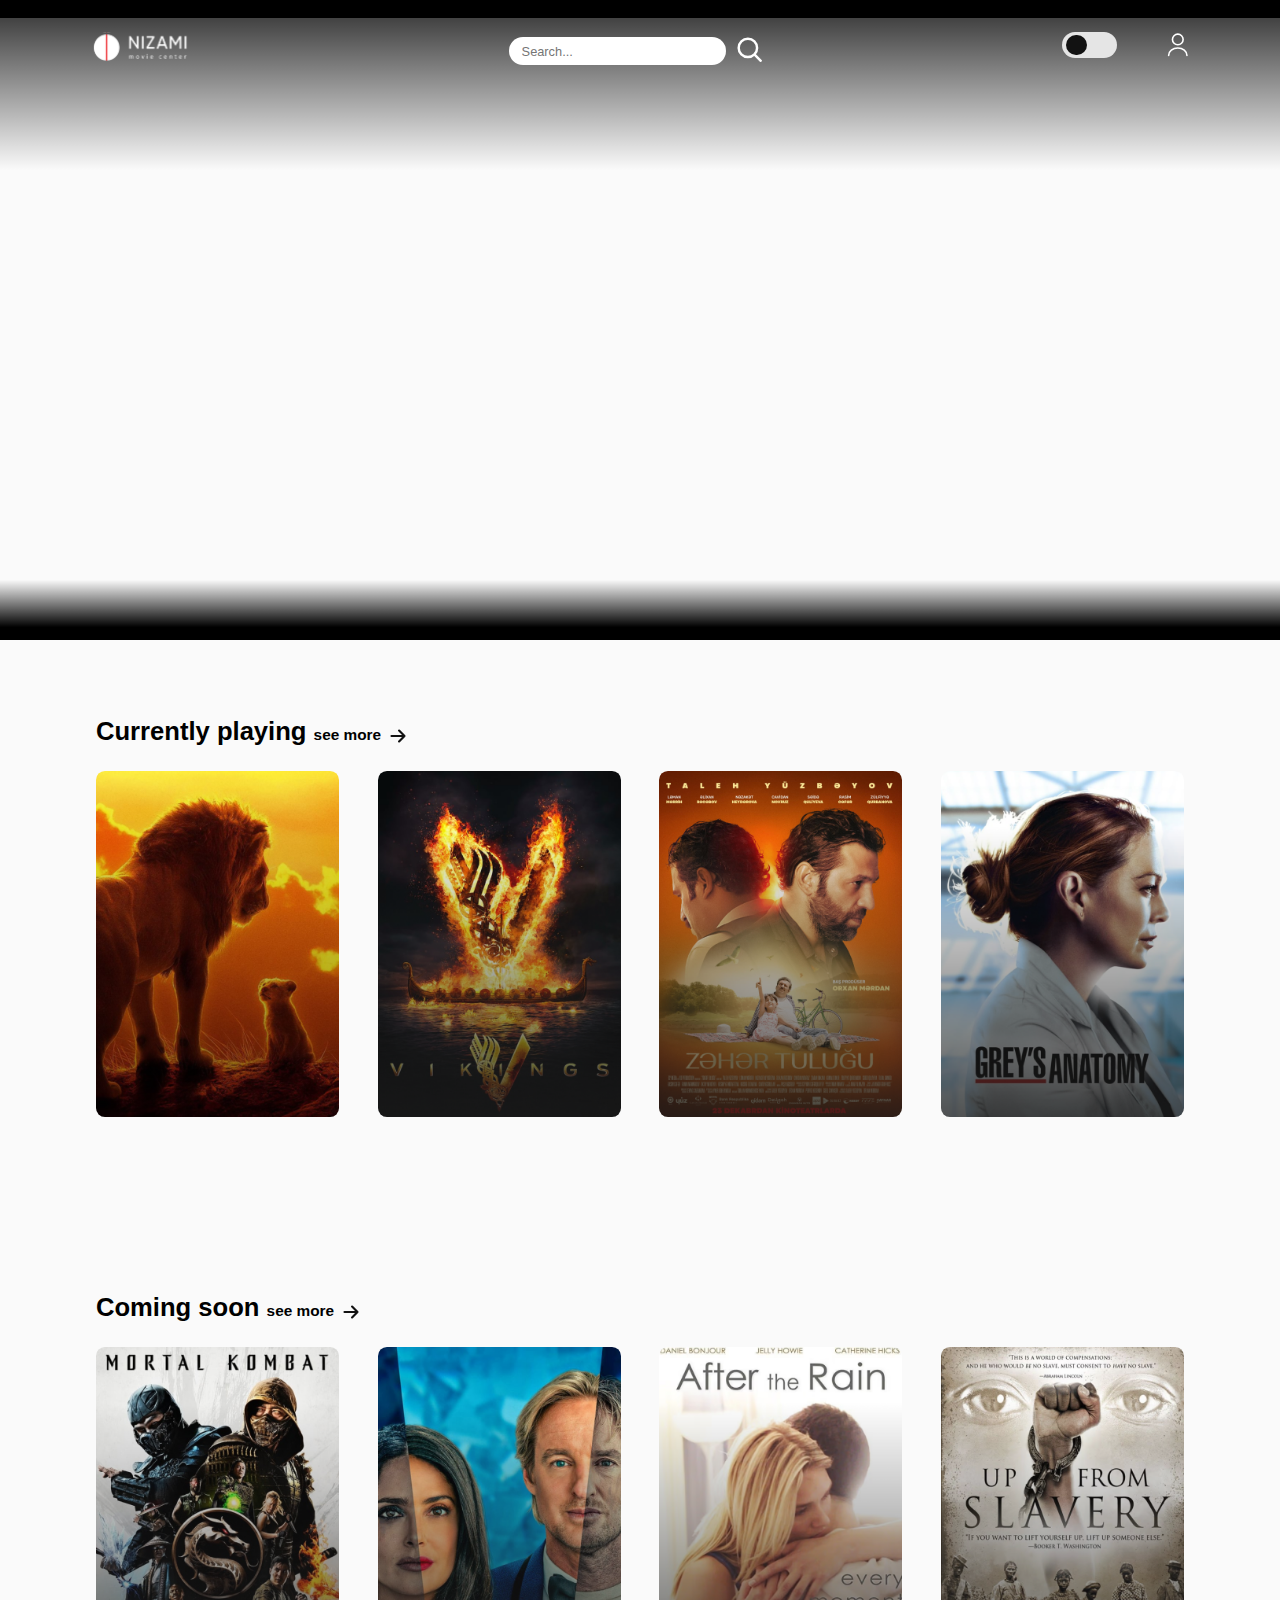
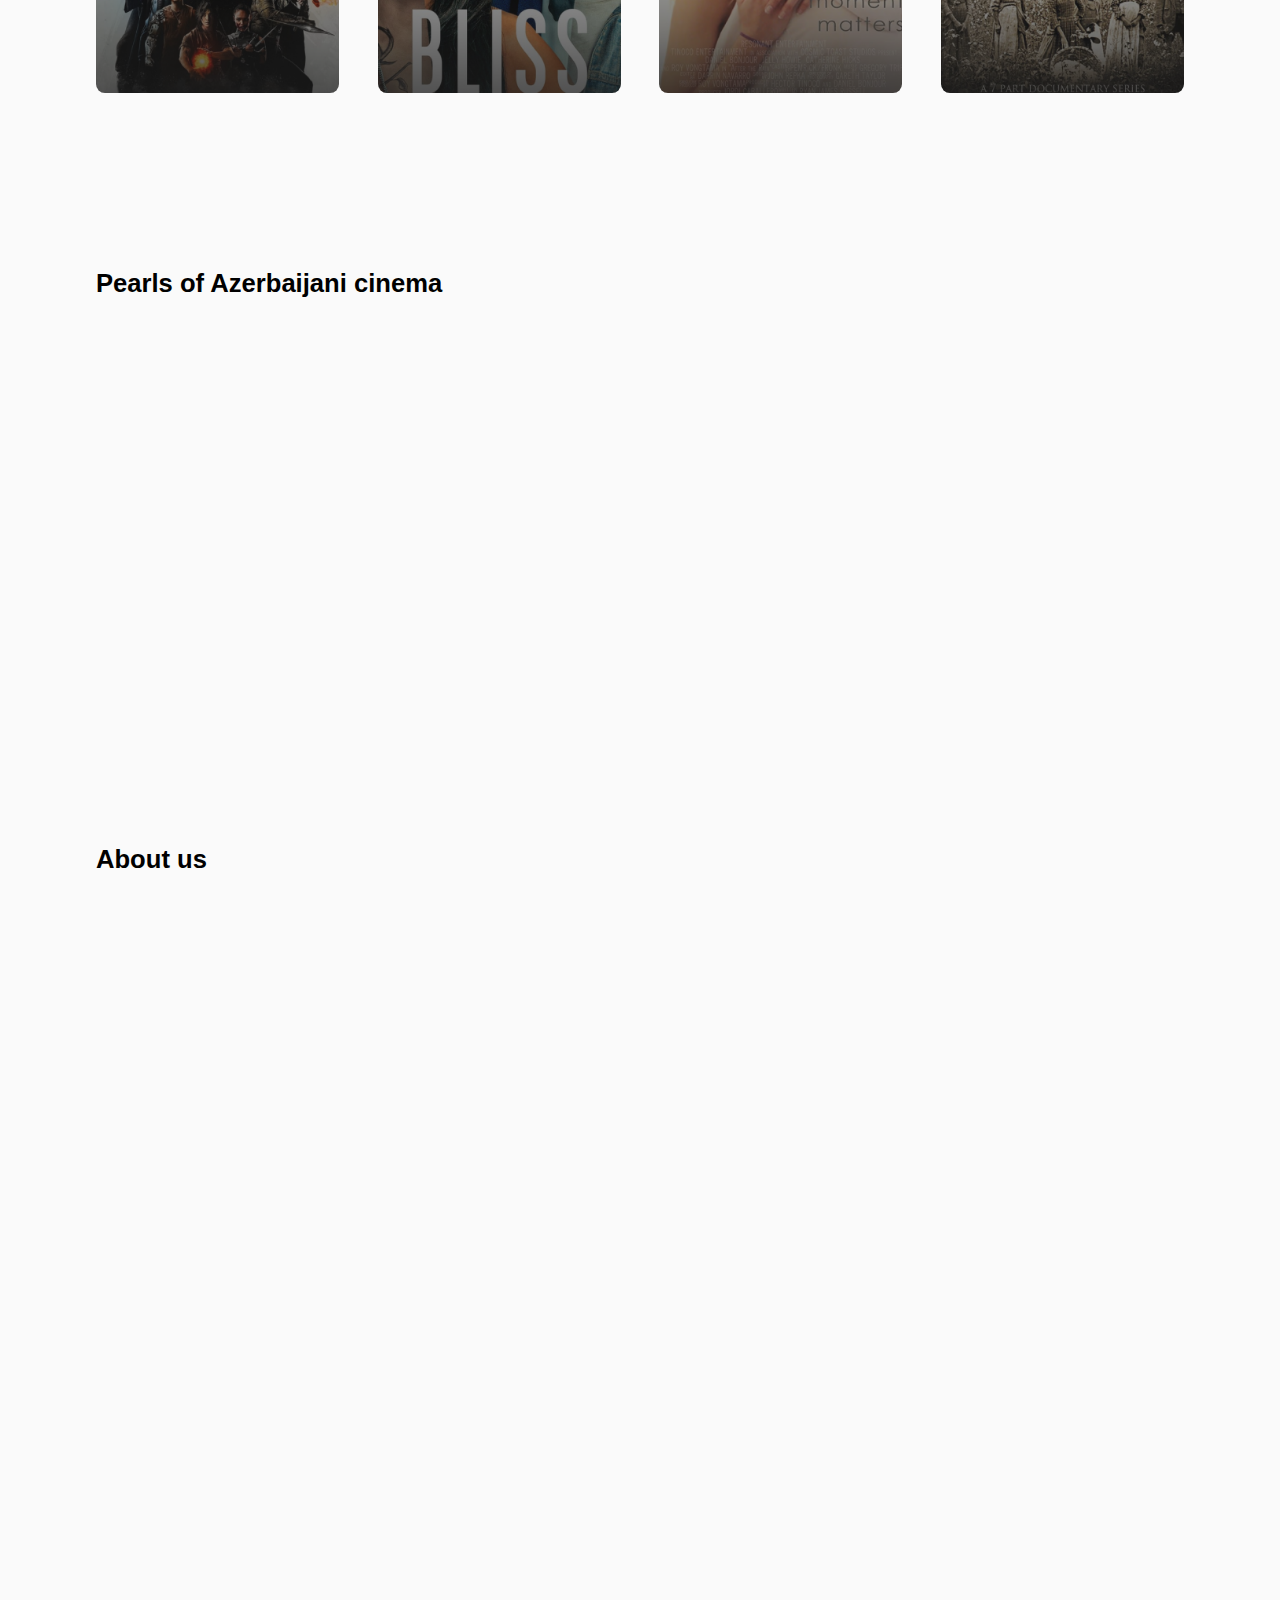
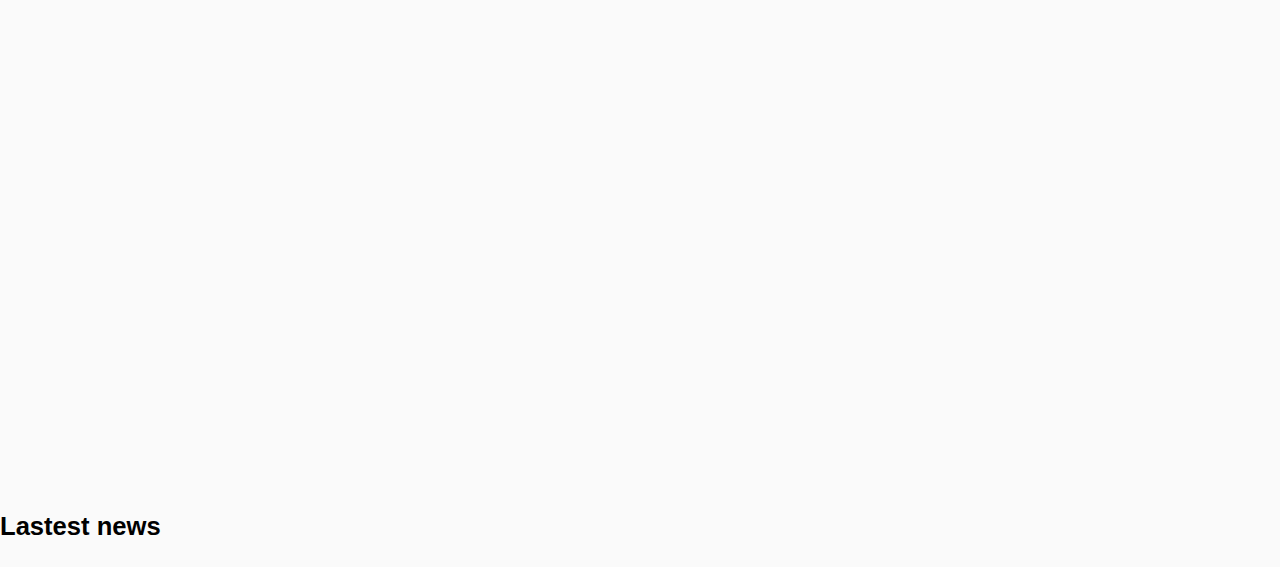
==== commit ea53ac6b: "feat: :art: Agregar estructura de see more" ====
--- a/index.html
+++ b/index.html
@@ -62,7 +62,7 @@
         </div>
         <movies class="information" id="information">
             <div class="movie-show" id="currently">
-                <h3>Currently playing <span>see more <img style="width: 2vi;margin-bottom: -0.7vi;" src="./storage/icons/arrow_r_b.svg"></span></h3>
+                <h3>Currently playing <span>see more <img id="arr_cur" style="width: 2vi;margin-bottom: -0.7vi;" src="./storage/icons/arrow_r_b.svg"></span></h3>
                 <section class="cp-m">
                     <div class="lionK">
 
@@ -82,7 +82,7 @@
         </movies>
         <movies class="information" id="information">
             <div class="movie-show" id="currently">
-                <h3>Coming soon <span>see more <img style="width: 2vi;margin-bottom: -0.7vi;" src="./storage/icons/arrow_r_b.svg"></span></h3>
+                <h3>Coming soon <span>see more <img id="arr_com" style="width: 2vi;margin-bottom: -0.7vi;" src="./storage/icons/arrow_r_b.svg"></span></h3>
                 <section class="cp-m">
                     <div class="mortal">
 
--- a/css/style.css
+++ b/css/style.css
@@ -186,11 +186,11 @@
 }
 .information{
   display: flex;
-  justify-content: center;
+  justify-content:center;
   z-index: 20;
-  height: 120vi;
-  top: 53vi;
-  position: absolute;
+  height: 45vi;
+  top: -50vi;
+  position: relative;
   width: 100%;
   background-color: #FAFAFA;
 }
@@ -282,13 +282,18 @@
   }
 }
 
-.currently-playing{
-  top: 3vi;
-  position: relative;
-  width: 90%;
-  border: 0.1vi solid #ff0000;
-}
-
+.movie-show{
+  top: 4vi;
+  position: relative;
+  width: 85%;
+}
+h3 span{
+  font-size: 1.2vi;
+  position: relative;
+}
+.movie-show h3{
+  font-size: 2vi;
+}
 .search{
   width: 2.3vi;
   cursor: pointer;
@@ -312,5 +317,55 @@
   display: flex;
   overflow: scroll;
   justify-content:space-around;
-
+}
+.cp-m{
+  width: 100%;
+  display: flex;
+  justify-content: space-between;
+}
+.cp-m div{
+  width: 19vi;
+  height: 27vi;
+  border-radius: 0.7vi;
+}
+.lionK{
+  background: linear-gradient(#ff000000, #00000075),  url("../storage/img/lionK.png");
+  background-repeat: no-repeat;
+  background-size: cover;
+}
+.viking{
+  background: url("../storage/img/vikings.png");
+  background-repeat: no-repeat;
+  background-size: cover;
+}
+.what{
+  background: url("../storage/img/weirdname.png");
+  background-repeat: no-repeat;
+  background-size: cover;
+}
+.greys{
+  background: url("../storage/img/greys.png");
+  background-repeat: no-repeat;
+  background-size: cover;
+}
+
+.mortal{
+  background: url("../storage/img/mortal.png");
+  background-repeat: no-repeat;
+  background-size: cover;
+}
+.bliss{
+  background: url("../storage/img/bliss.png");
+  background-repeat: no-repeat;
+  background-size: cover;
+}
+.rain{
+  background: url("../storage/img/rain.png");
+  background-repeat: no-repeat;
+  background-size: cover;
+}
+.slavery{
+  background: url("../storage/img/slavery.png");
+  background-repeat: no-repeat;
+  background-size: cover;
 }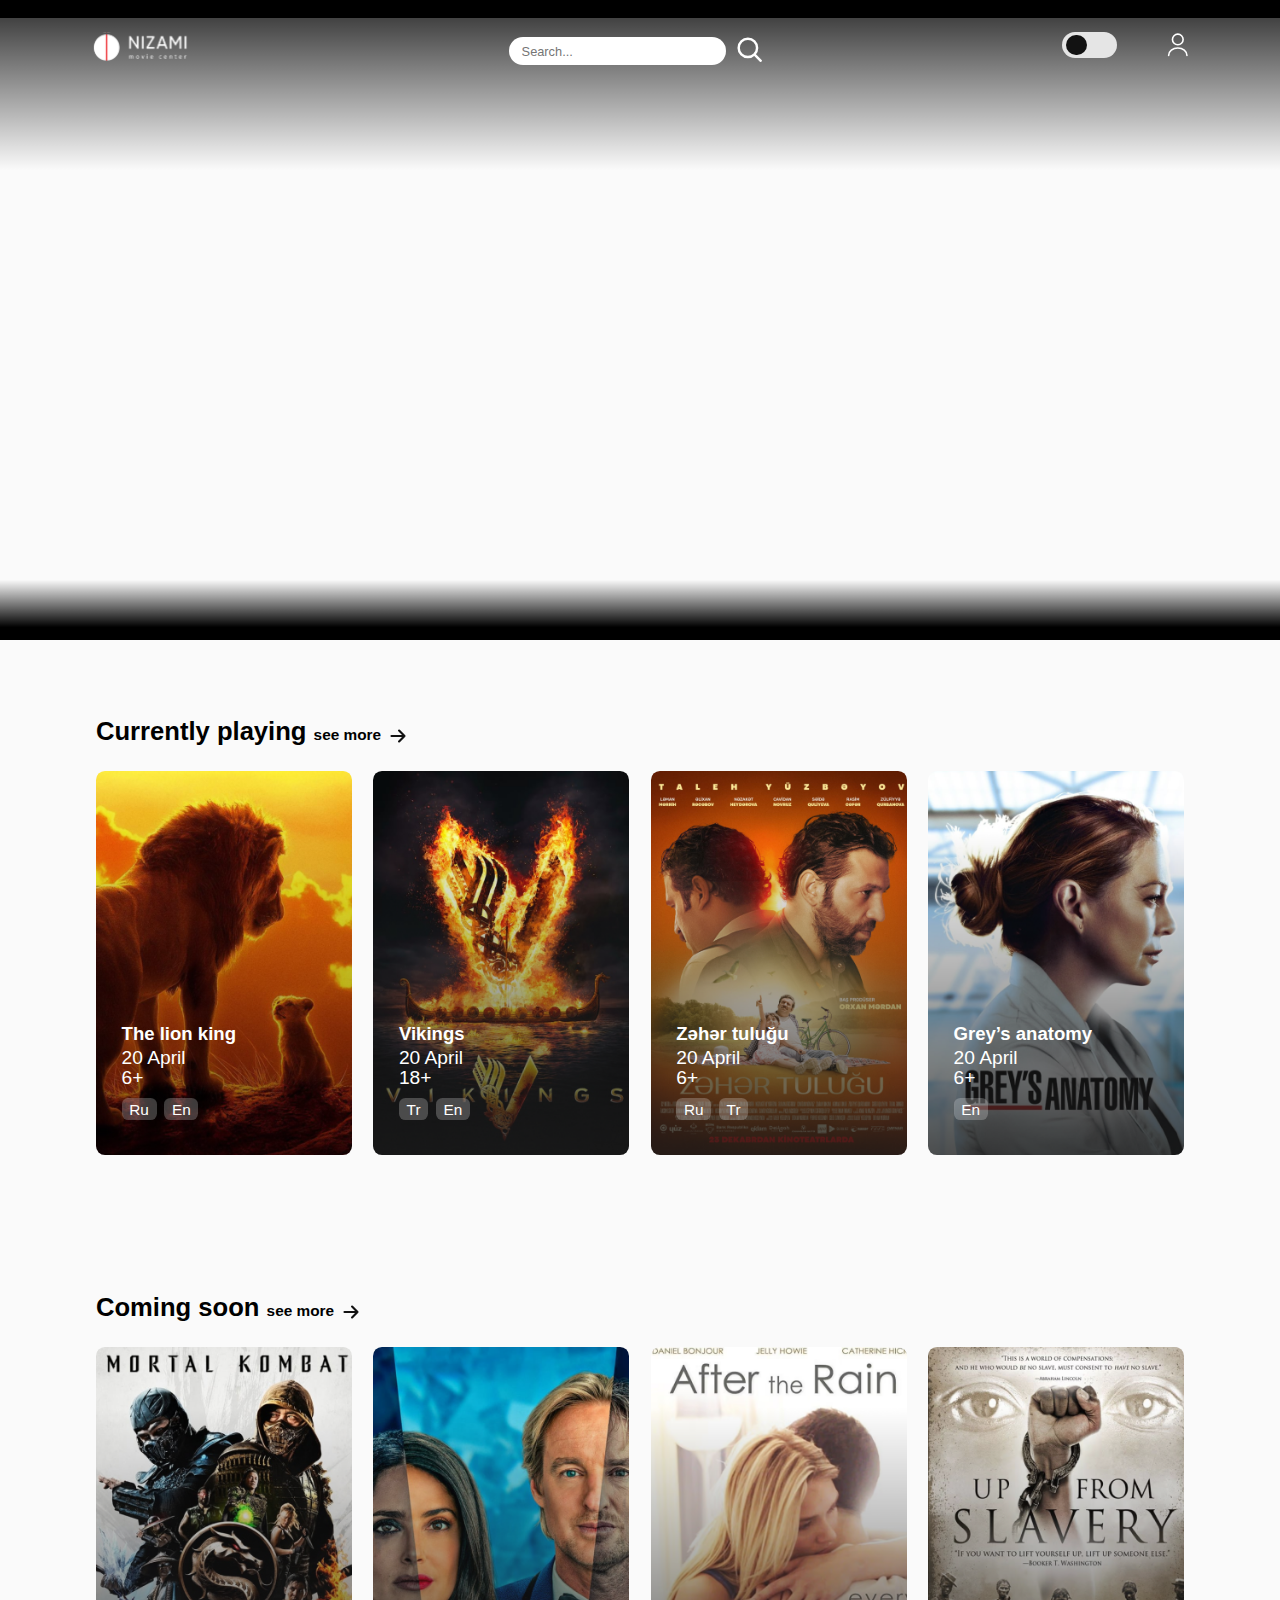
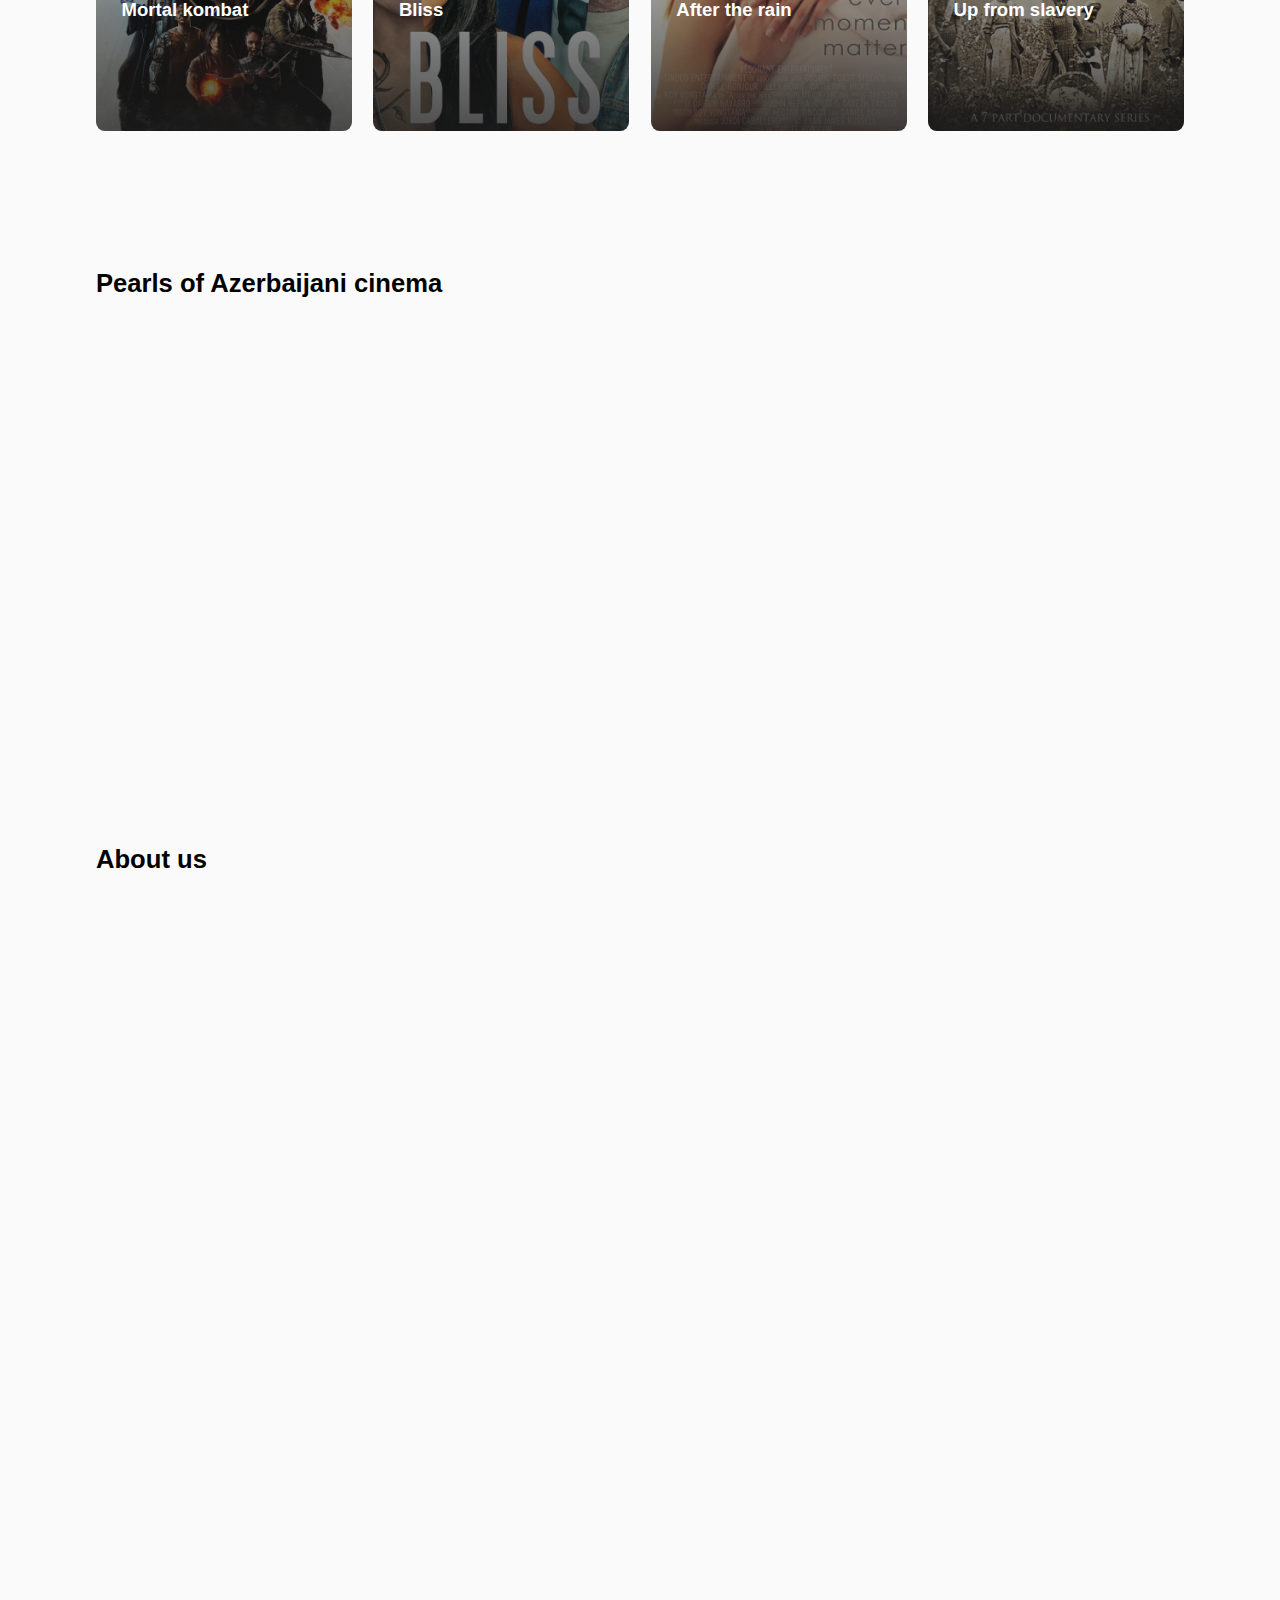
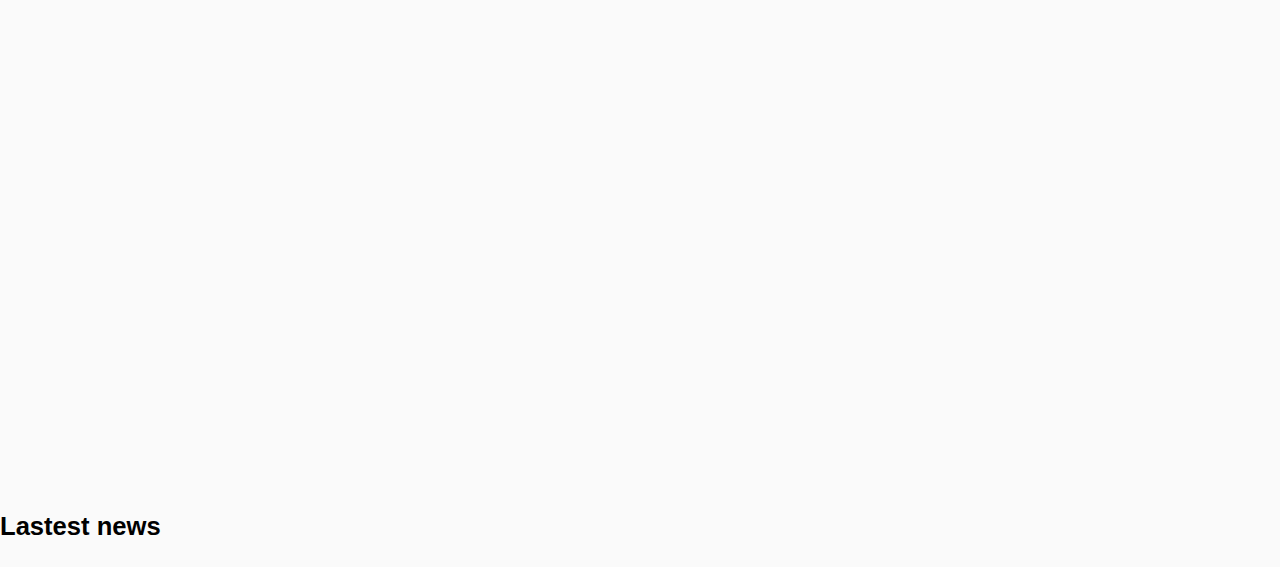
==== commit 9fc115bf: "feat: :sparkles: Agregar informaciòn por defecto de las películas de la pantalla principal" ====
--- a/index.html
+++ b/index.html
@@ -6,6 +6,7 @@
     <title>Nizami movie center</title>
     <link rel="shortcut icon" href="https://nizami-movie-center.vercel.app/favicon.svg" type="image/x-icon">
     <link rel="stylesheet" href="./css/style.css">
+    <link rel="stylesheet" href="./css/posters.css">
 </head>
 <body>
     <header>
@@ -64,17 +65,29 @@
             <div class="movie-show" id="currently">
                 <h3>Currently playing <span>see more <img id="arr_cur" style="width: 2vi;margin-bottom: -0.7vi;" src="./storage/icons/arrow_r_b.svg"></span></h3>
                 <section class="cp-m">
-                    <div class="lionK">
-
+                    <div class="lionK" onmouseenter="" onmouseout="">
+                        <h4>The lion king</h4>
+                        <p>20 April</p>
+                        <p>6+</p>
+                        <div><span>Ru</span><span>En</span></div>
                     </div>
                     <div class="viking">
-
+                        <h4>Vikings</h4>
+                        <p>20 April</p>
+                        <p>18+</p>
+                        <div><span>Tr</span><span>En</span></div>
                     </div>
                     <div class="what">
-
+                        <h4>Zəhər tuluğu</h4>
+                        <p>20 April</p>
+                        <p>6+</p>
+                        <div><span>Ru</span><span>Tr</span></div>
                     </div>
                     <div class="greys">
-
+                        <h4>Grey’s anatomy</h4>
+                        <p>20 April</p>
+                        <p>6+</p>
+                        <div><span>En</span></div>
                     </div>
                 </section>
             </div>
@@ -85,15 +98,19 @@
                 <h3>Coming soon <span>see more <img id="arr_com" style="width: 2vi;margin-bottom: -0.7vi;" src="./storage/icons/arrow_r_b.svg"></span></h3>
                 <section class="cp-m">
                     <div class="mortal">
+                        <h4 class="color_w">Mortal kombat</h4>
 
                     </div>
                     <div class="bliss">
+                        <h4 class="color-w">Bliss</h4>
 
                     </div>
                     <div class="rain">
+                        <h4>After the rain</h4>
 
                     </div>
                     <div class="slavery">
+                        <h4>Up from slavery</h4>
 
                     </div>
                 </section>
--- a/css/posters.css
+++ b/css/posters.css
@@ -0,0 +1,78 @@
+.cp-m{
+  width: 100%;
+  display: flex;
+  justify-content: space-between;
+}
+.cp-m div{
+  width: 18vi;
+  padding: 1vi;
+  height: 28vi;
+  border-radius: 0.7vi;
+  line-height: 0;
+}
+.cp-m span{
+  font-size: 1.2vi;
+  background-color: #ffffff3b;
+  padding: 0.2vi 0.6vi;
+  margin-left: 0vi;
+  margin-right: 0.6vi;
+  border-radius: 0.5vi;
+}
+.cp-m p{
+  font-size: 1.5vi;
+  margin-left:1vi;
+}
+.cp-m h4{
+  margin-top: 19.5vi;
+  font-size: 1.45vi;
+  margin-left: 1vi;
+}
+
+.lionK{
+  background: linear-gradient(#ff000000, #00000075),  url("../storage/img/lionK.png");
+  background-repeat: no-repeat;
+  background-size: cover;
+  color: white
+}
+.viking{
+  background: url("../storage/img/vikings.png");
+  background-repeat: no-repeat;
+  background-size: cover;
+  color: white
+}
+.what{
+  background: url("../storage/img/weirdname.png");
+  background-repeat: no-repeat;
+  background-size: cover;
+  color: white
+}
+.greys{
+  background: url("../storage/img/greys.png");
+  background-repeat: no-repeat;
+  background-size: cover;
+  color: white
+}
+.mortal{
+  background: url("../storage/img/mortal.png");
+  background-repeat: no-repeat;
+  background-size: cover;
+  color: white
+}
+.bliss{
+  background: url("../storage/img/bliss.png");
+  background-repeat: no-repeat;
+  background-size: cover;
+  color: white
+}
+.rain{
+  background: url("../storage/img/rain.png");
+  background-repeat: no-repeat;
+  background-size: cover;
+  color: white
+}
+.slavery{
+  background: url("../storage/img/slavery.png");
+  background-repeat: no-repeat;
+  background-size: cover;
+  color: white
+}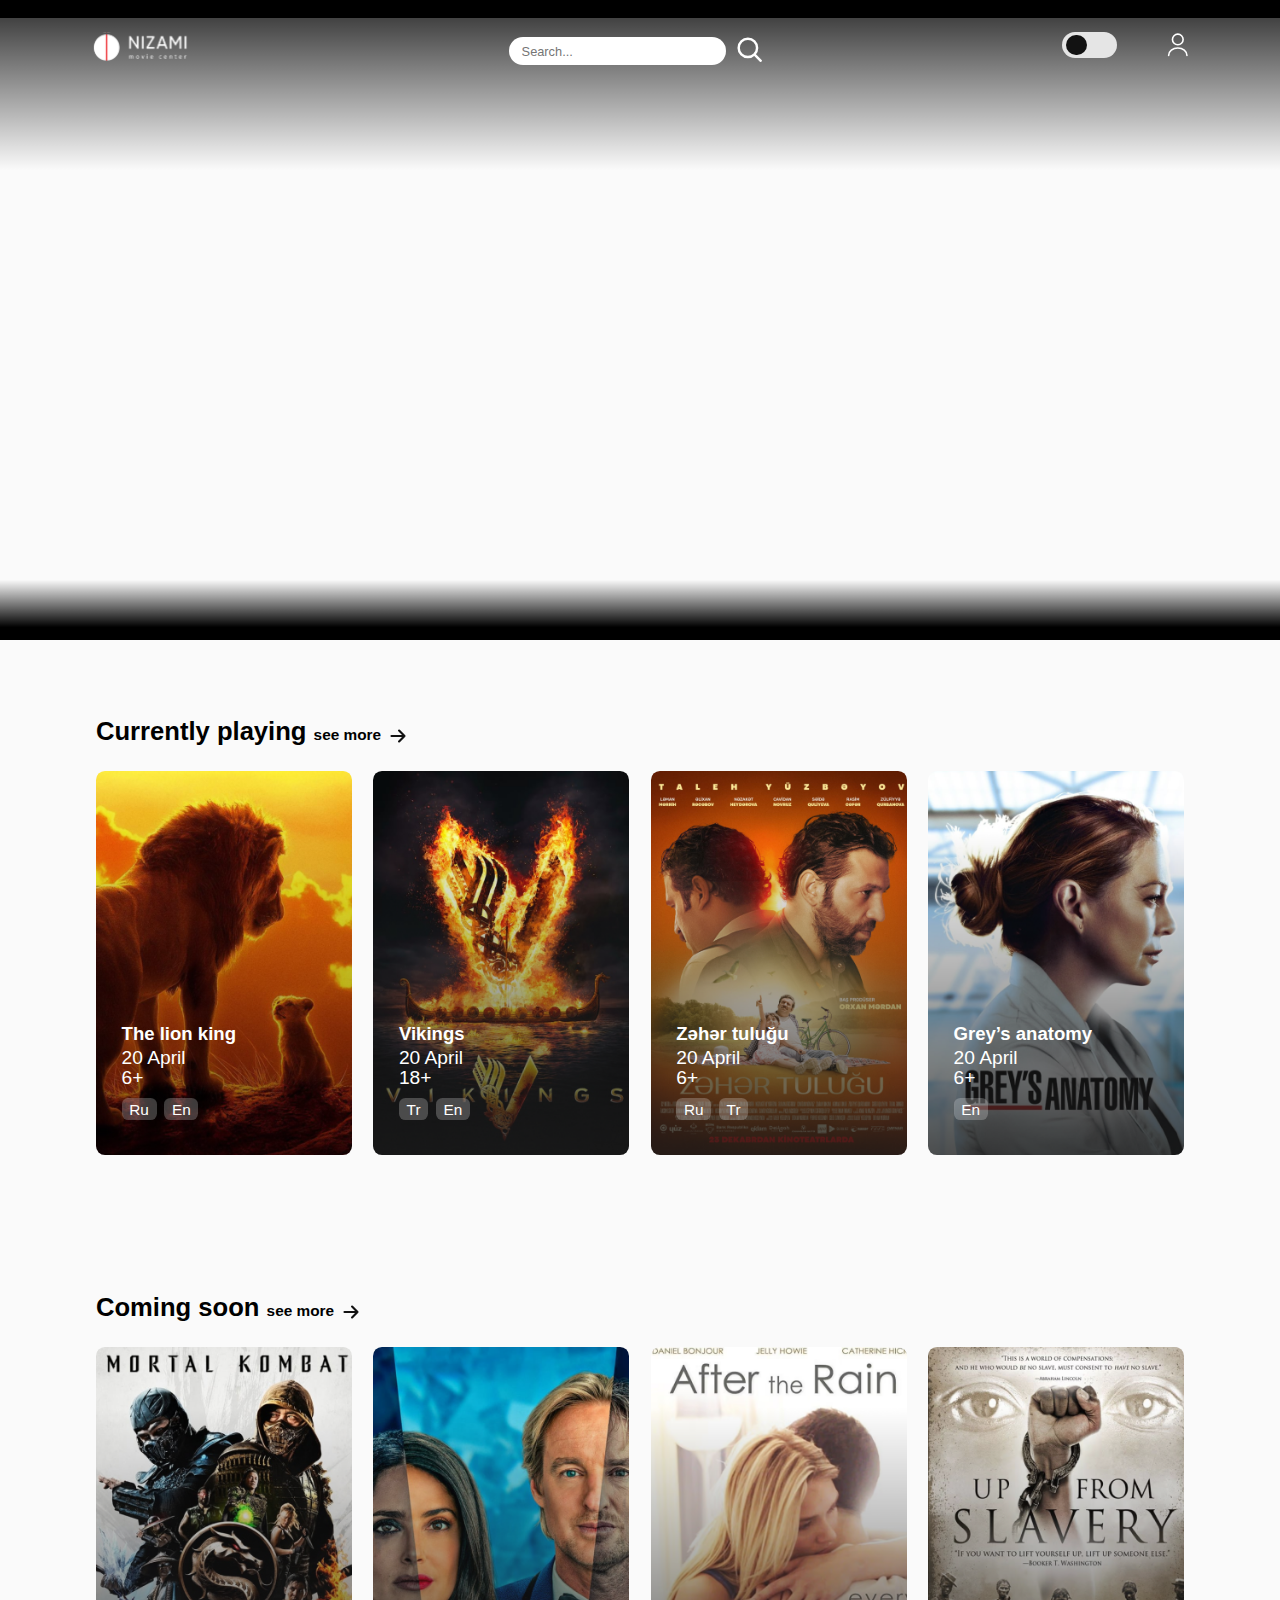
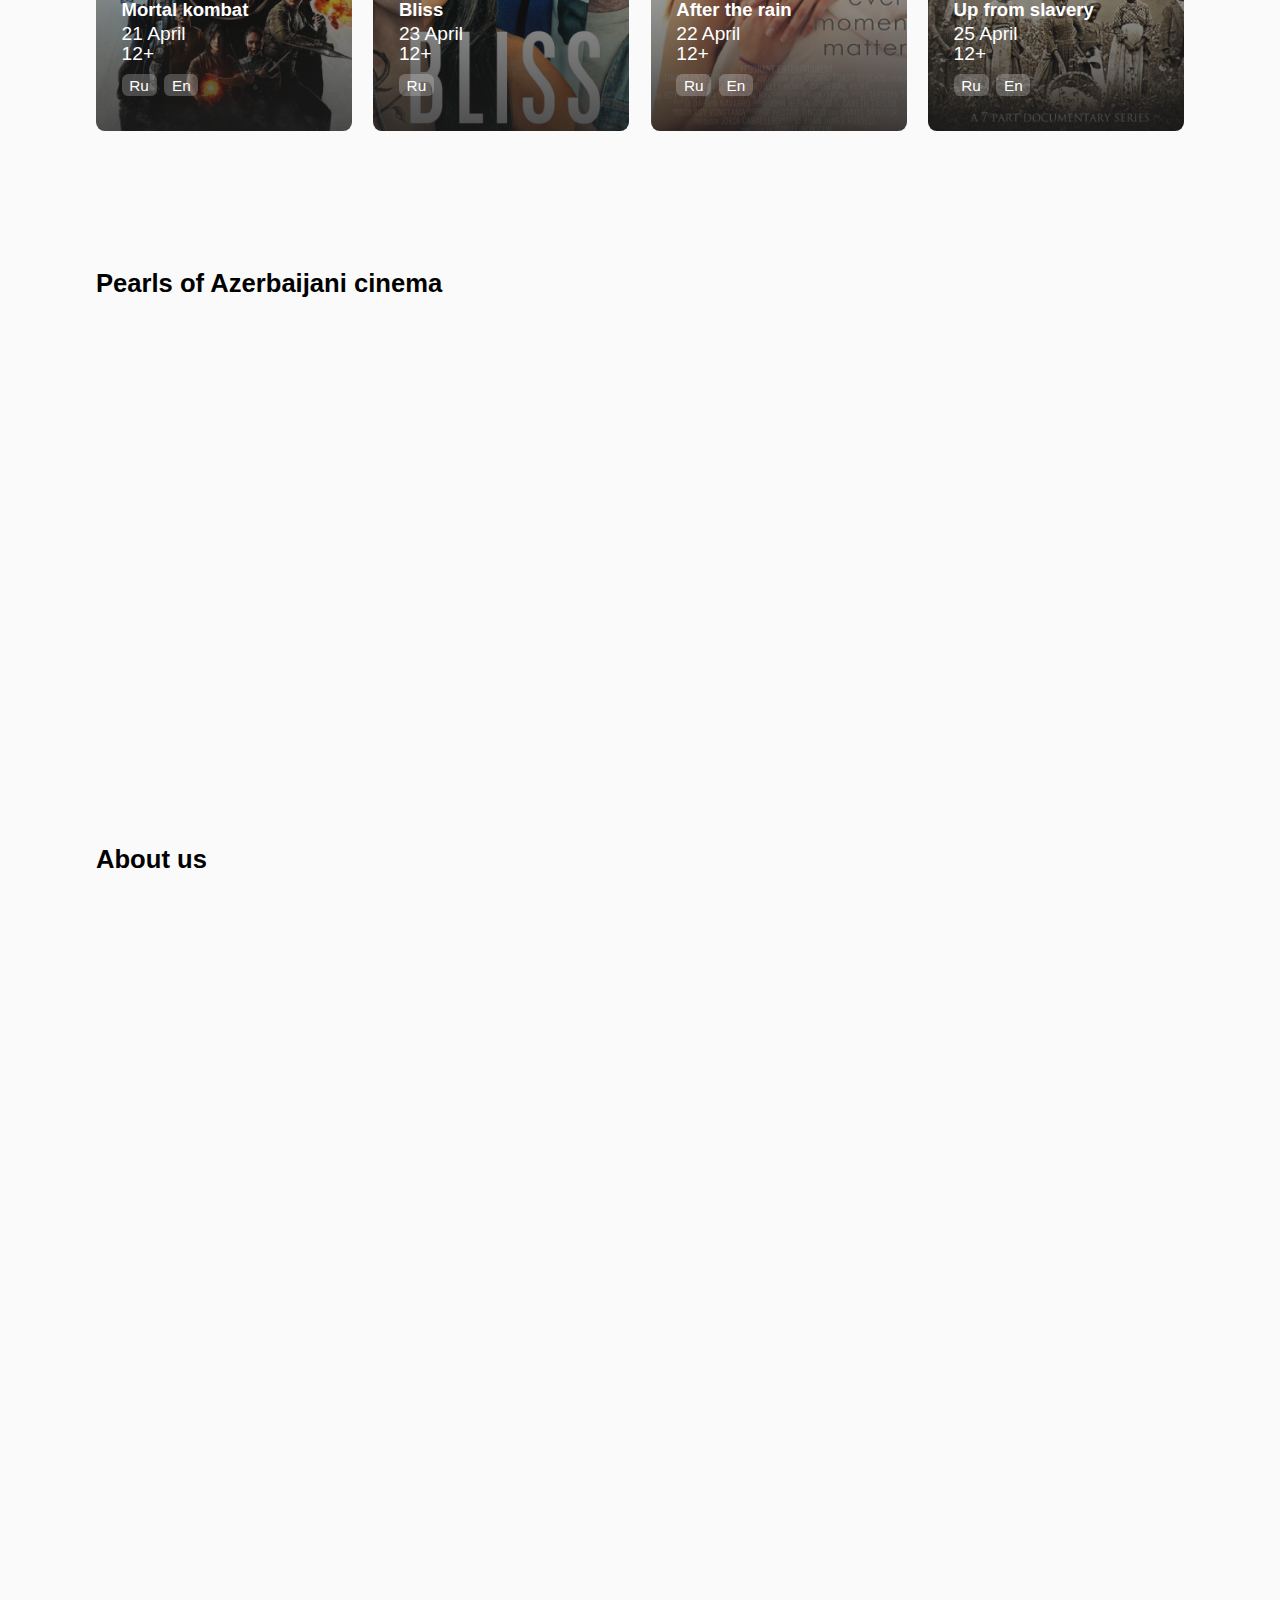
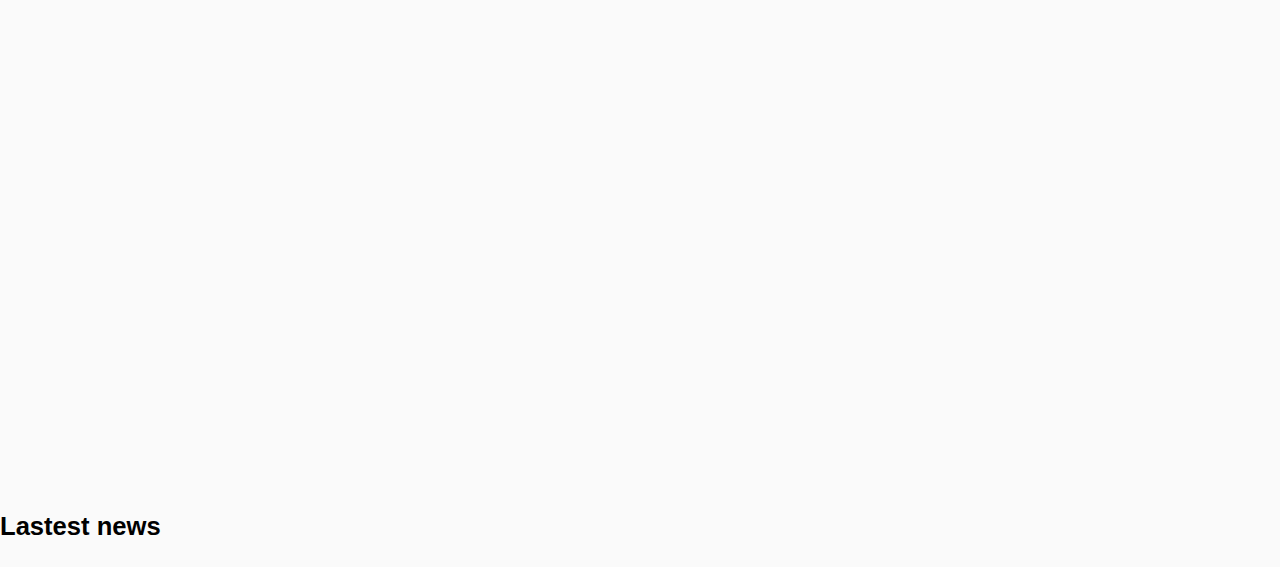
==== commit 6facad61: "feat: :art: Agregar estructura+arreglos" ====
--- a/index.html
+++ b/index.html
@@ -94,24 +94,32 @@
             
         </movies>
         <movies class="information" id="information">
-            <div class="movie-show" id="currently">
+            <div class="movie-show" id="coming">
                 <h3>Coming soon <span>see more <img id="arr_com" style="width: 2vi;margin-bottom: -0.7vi;" src="./storage/icons/arrow_r_b.svg"></span></h3>
                 <section class="cp-m">
                     <div class="mortal">
                         <h4 class="color_w">Mortal kombat</h4>
-
+                        <p>21 April</p>
+                        <p>12+</p>
+                        <div><span>Ru</span><span>En</span></div>
                     </div>
                     <div class="bliss">
                         <h4 class="color-w">Bliss</h4>
-
+                        <p>23 April</p>
+                        <p>12+</p>
+                        <div><span>Ru</span></div>
                     </div>
                     <div class="rain">
                         <h4>After the rain</h4>
-
+                        <p>22 April</p>
+                        <p>12+</p>
+                        <div><span>Ru</span><span>En</span></div>
                     </div>
                     <div class="slavery">
                         <h4>Up from slavery</h4>
-
+                        <p>25 April</p>
+                        <p>12+</p>
+                        <div><span>Ru</span><span>En</span></div>
                     </div>
                 </section>
             </div>
--- a/css/style.css
+++ b/css/style.css
@@ -312,60 +312,11 @@
   font-size: 1vi;
 }
 .src{
+  position: absolute;
+  border: solid red;
   height: 40vi;
   width: 60vi;
   display: flex;
   overflow: scroll;
   justify-content:space-around;
-}
-.cp-m{
-  width: 100%;
-  display: flex;
-  justify-content: space-between;
-}
-.cp-m div{
-  width: 19vi;
-  height: 27vi;
-  border-radius: 0.7vi;
-}
-.lionK{
-  background: linear-gradient(#ff000000, #00000075),  url("../storage/img/lionK.png");
-  background-repeat: no-repeat;
-  background-size: cover;
-}
-.viking{
-  background: url("../storage/img/vikings.png");
-  background-repeat: no-repeat;
-  background-size: cover;
-}
-.what{
-  background: url("../storage/img/weirdname.png");
-  background-repeat: no-repeat;
-  background-size: cover;
-}
-.greys{
-  background: url("../storage/img/greys.png");
-  background-repeat: no-repeat;
-  background-size: cover;
-}
-
-.mortal{
-  background: url("../storage/img/mortal.png");
-  background-repeat: no-repeat;
-  background-size: cover;
-}
-.bliss{
-  background: url("../storage/img/bliss.png");
-  background-repeat: no-repeat;
-  background-size: cover;
-}
-.rain{
-  background: url("../storage/img/rain.png");
-  background-repeat: no-repeat;
-  background-size: cover;
-}
-.slavery{
-  background: url("../storage/img/slavery.png");
-  background-repeat: no-repeat;
-  background-size: cover;
 }